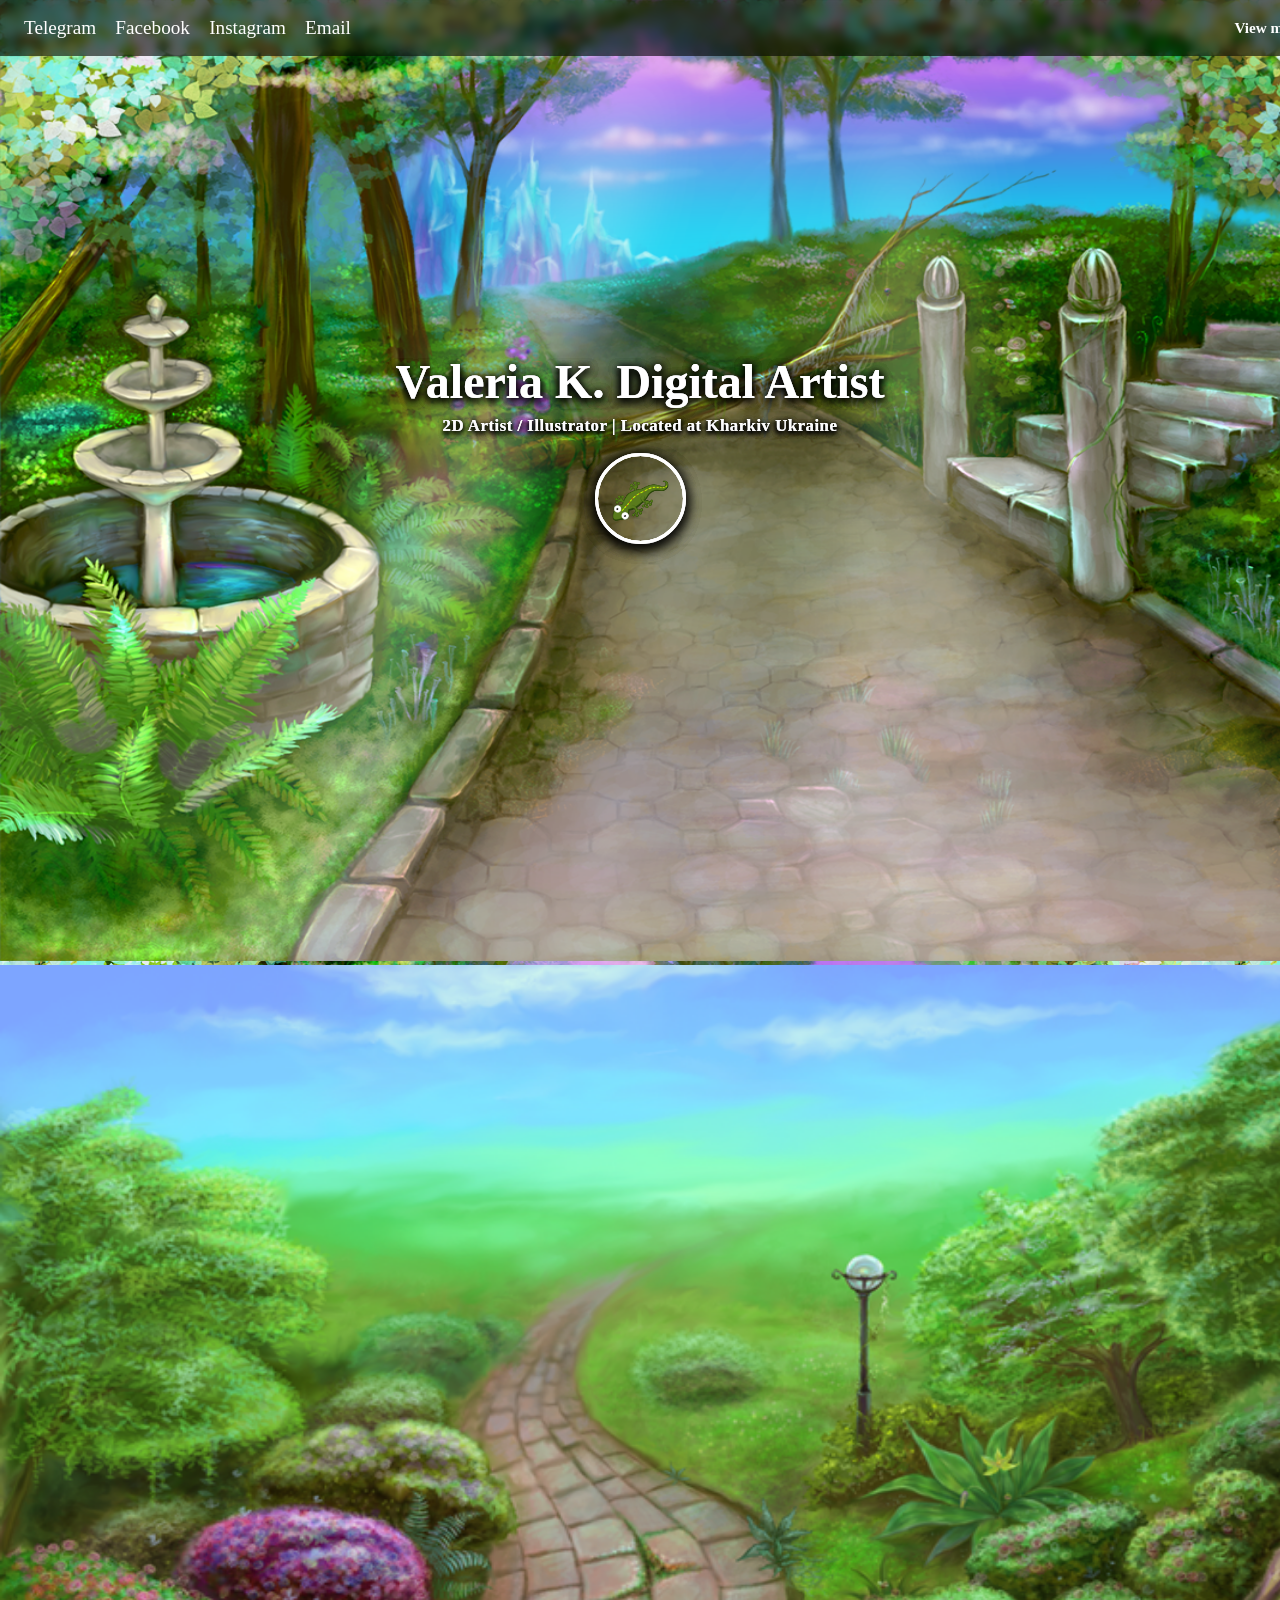
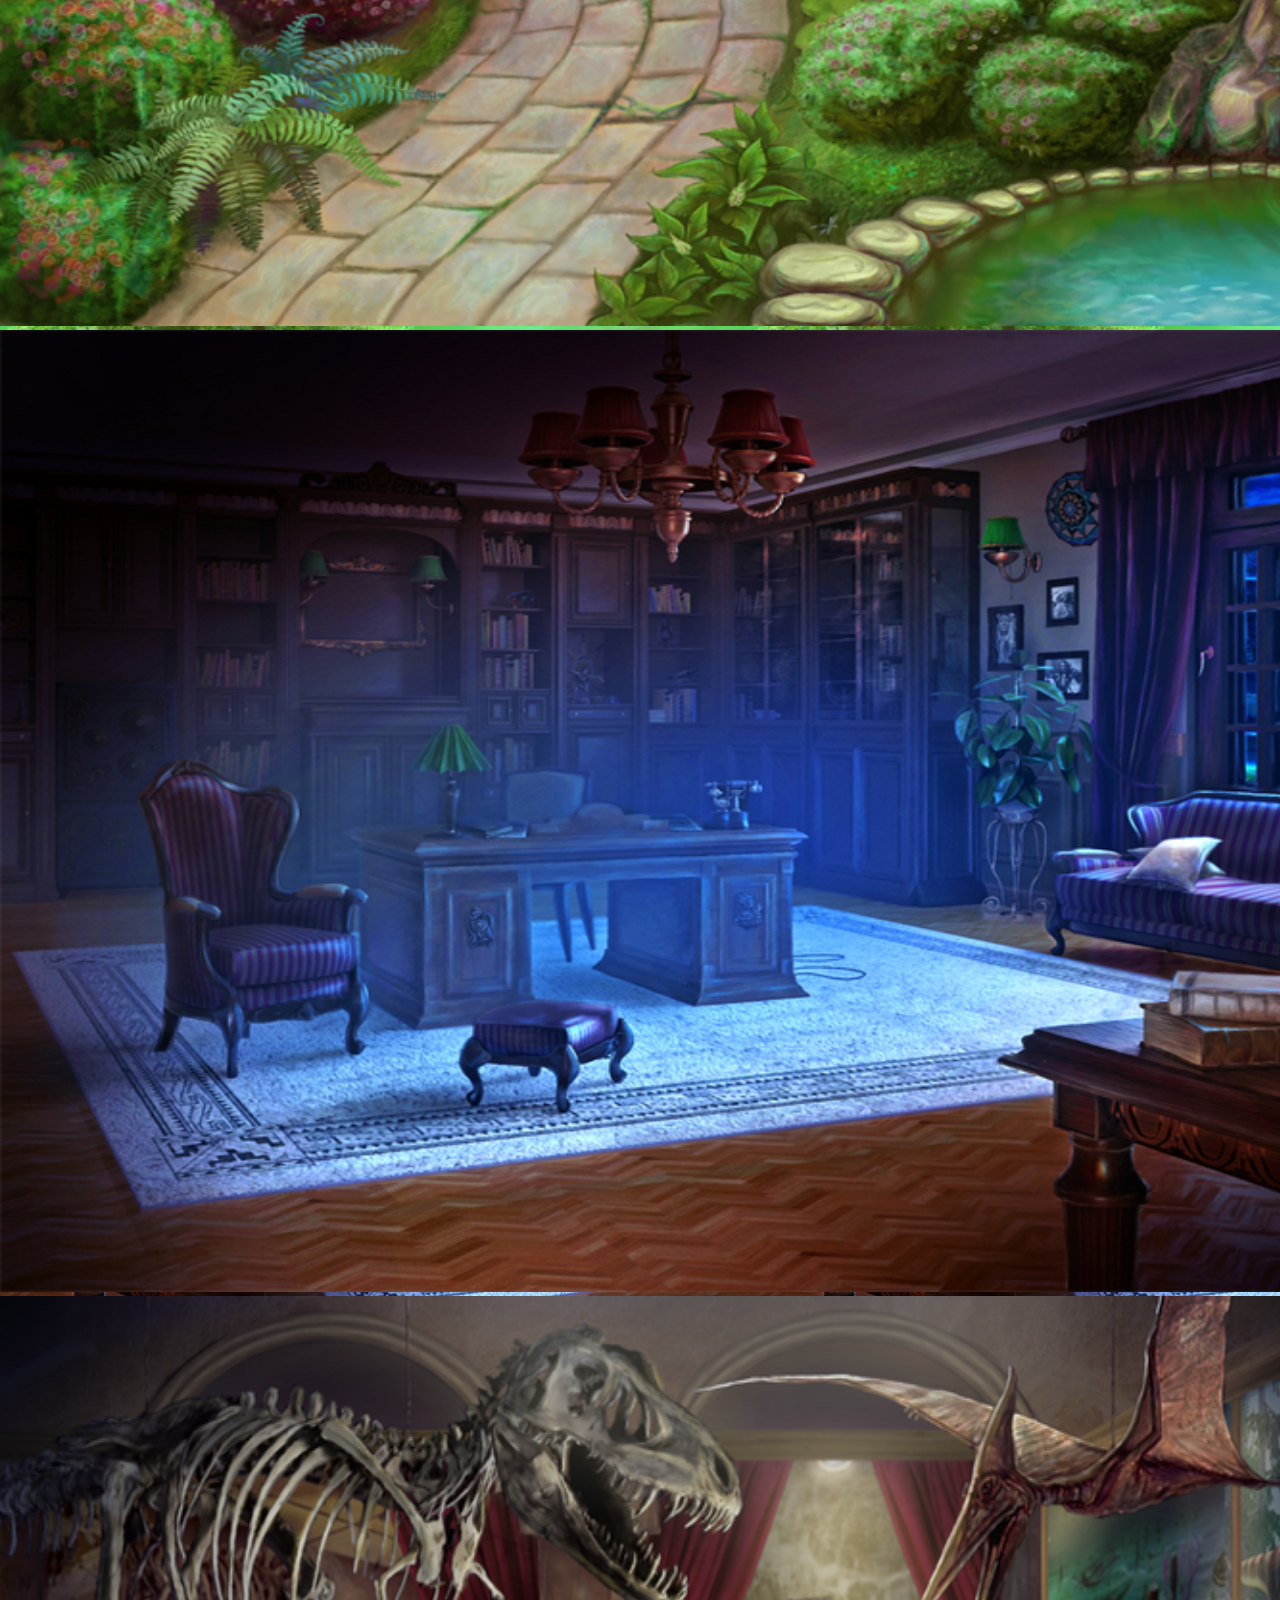
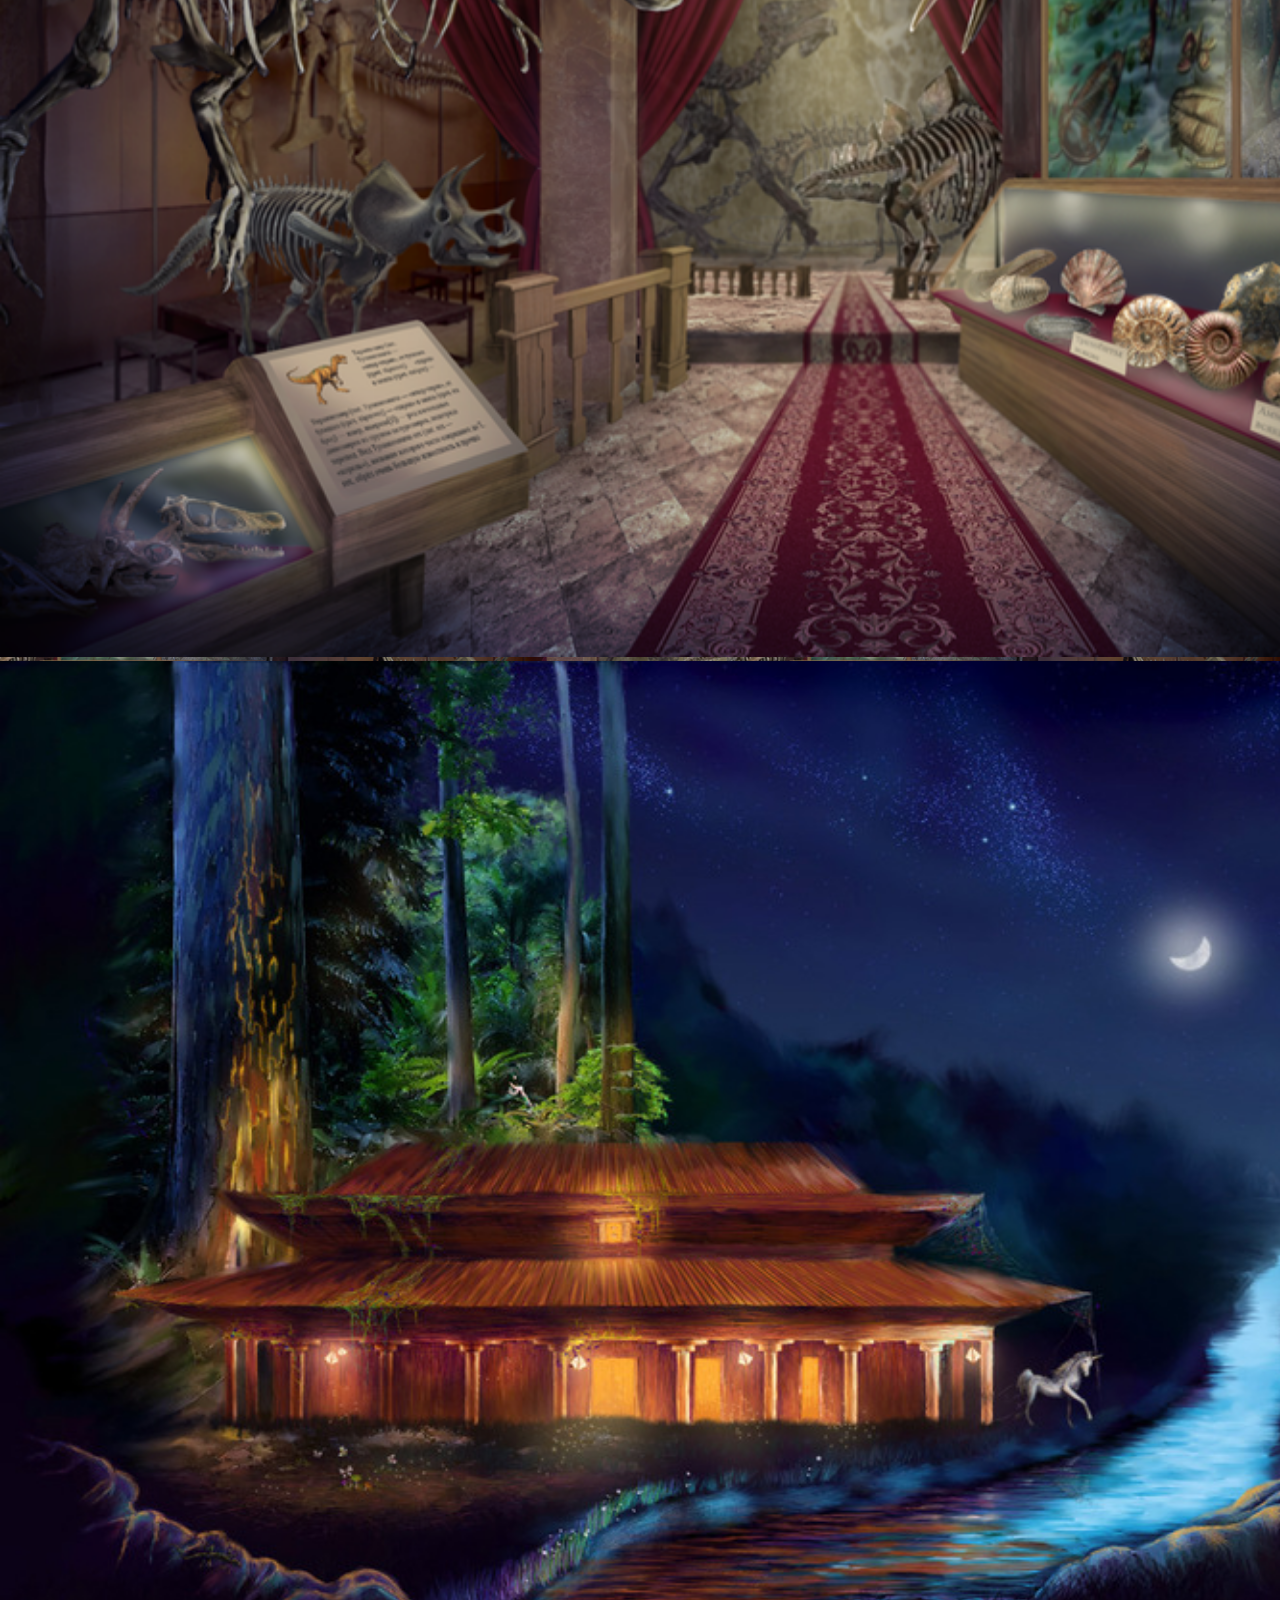
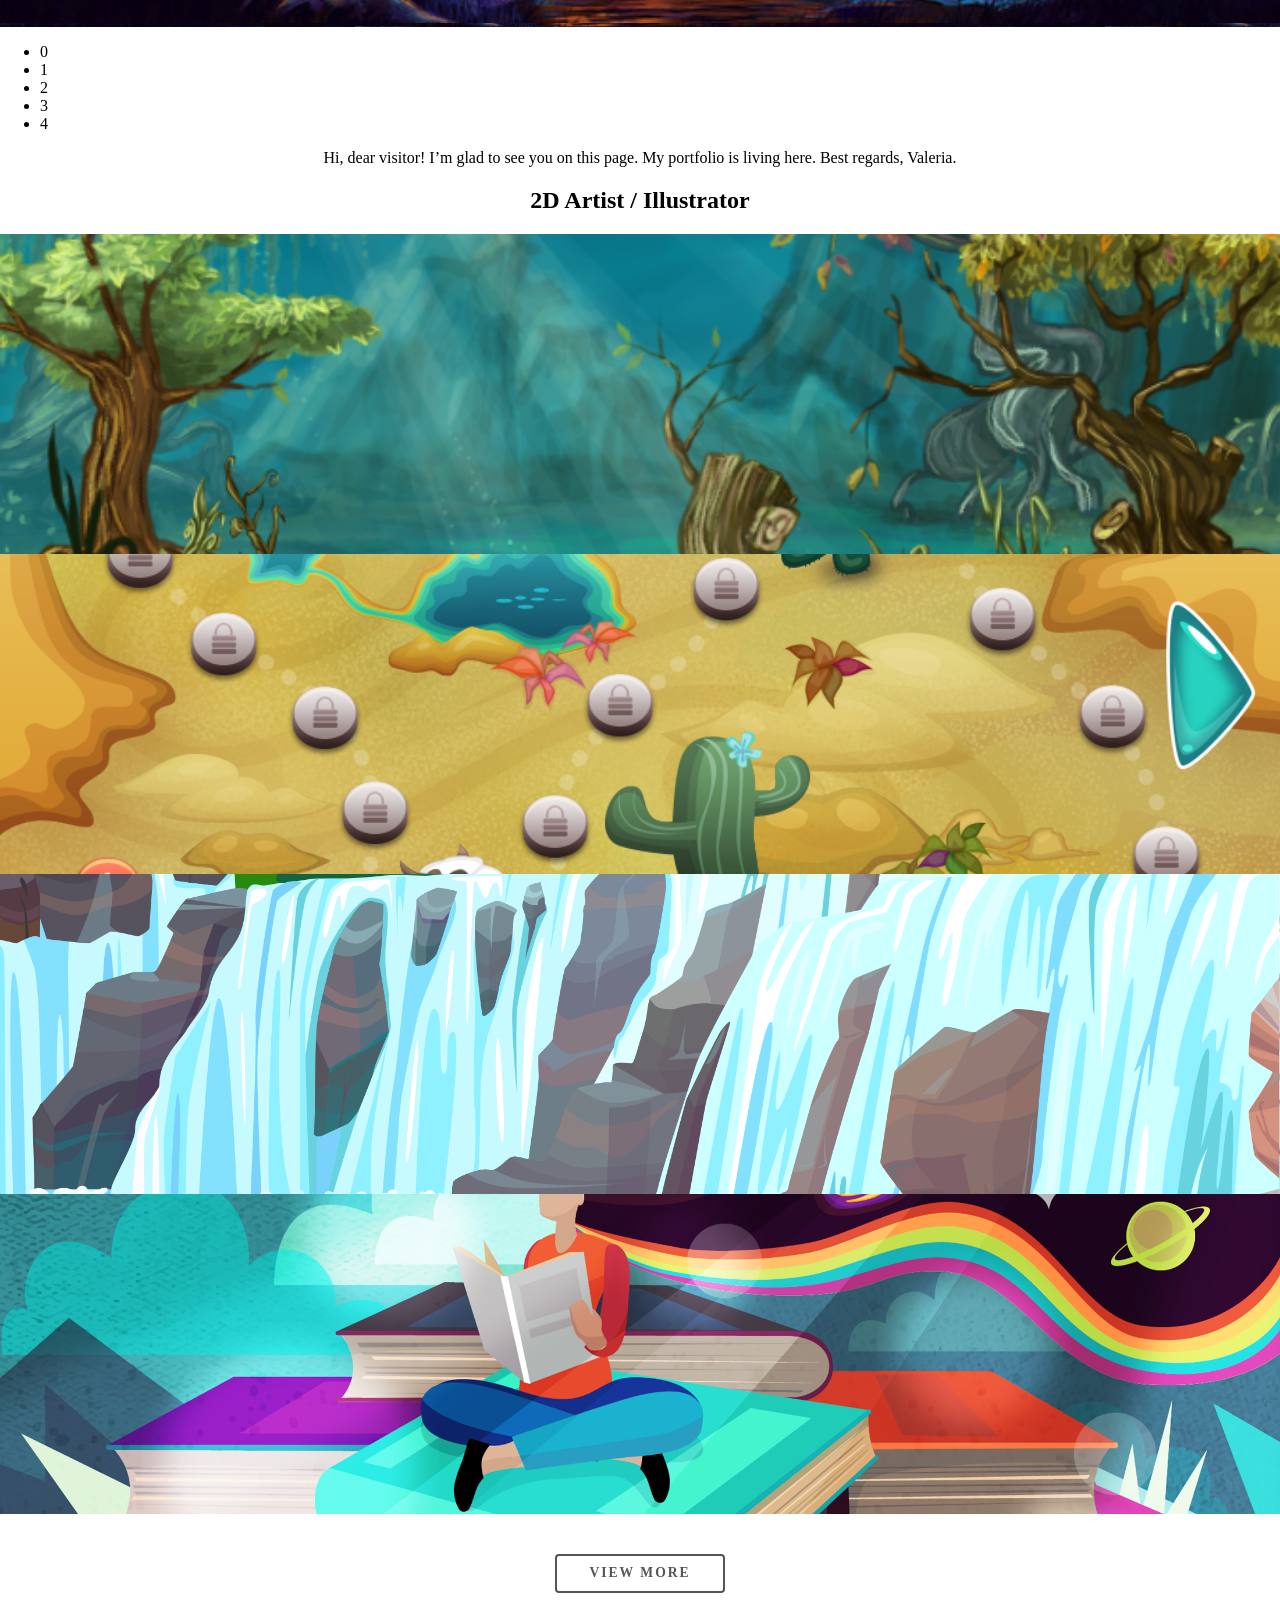
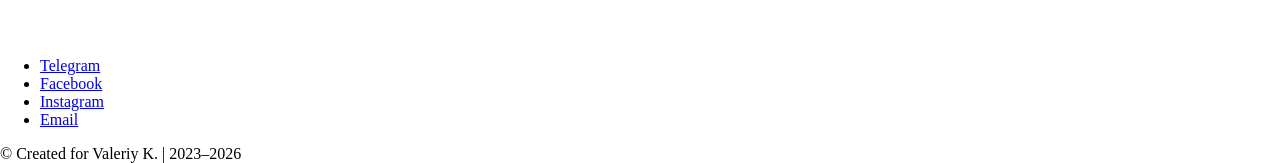
==== index.html @ 3d29ba10 "index.html" ====
<!DOCTYPE HTML>
<!--
    Hielo by TEMPLATED
    templated.co @templatedco
    Released for free under the Creative Commons Attribution 3.0 license (templated.co/license)
-->
<html>
<head>
    <title>Valeria K. Digital Artist</title>
    <meta charset="utf-8">
    <meta name="robots" content="index, follow, max-image-preview:large, max-snippet:-1, max-video-preview:-1">
    <meta name="viewport" content="width=device-width, initial-scale=1">
    
    <!-- Фавикон -->
    <link rel="icon" type="image/x-icon" href="favicon.ico">
    
    <link rel="stylesheet" href="assets/css/main.css">

    <!-- CSS библиотеки Fancybox для увеличения картинок -->
    <link rel="stylesheet" href="https://cdn.jsdelivr.net/npm/@fancyapps/ui@5.0/dist/fancybox/fancybox.css" />

    <!-- СТИЛИ ДЛЯ ЦЕНТРАЛЬНОГО БЛОКА, ВЕРХНИХ ИКОНОК И ГАЛЕРЕИ -->
    <style>
        /* Сброс верхних отступов страницы */
        html, body {
            margin: 0 !important;
            padding: 0 !important;
        }

        /* Выравнивание шапки: полупрозрачный фон, иконки слева, кнопка справа */
        #header {
            display: flex !important;
            justify-content: space-between !important;
            align-items: center !important;
            background-color: rgba(0, 0, 0, 0.6) !important; /* Полупрозрачный черный */
            backdrop-filter: blur(5px) !important; /* Эффект матового размытия */
            -webkit-backdrop-filter: blur(5px) !important;
            height: 3.5rem !important;
            line-height: 3.5rem !important;
            padding: 0 1.5rem !important;
            position: absolute !important; /* Наложение плашки поверх первого слайда */
            top: 0 !important;
            left: 0 !important;
            width: 100% !important;
            margin: 0 !important;
            z-index: 1000 !important;
        }

        /* Иконки соцсетей слева */
        #header .header-socials {
            display: flex !important;
            align-items: center !important;
            gap: 1.2rem !important;
            list-style: none !important;
            margin: 0 !important;
            padding: 0 !important;
        }

        #header .header-socials li {
            display: inline-flex !important;
            align-items: center !important;
            padding: 0 !important;
        }

        #header .header-socials a {
            color: #ffffff !important;
            font-size: 1.2rem !important;
            text-decoration: none !important;
            border: none !important;
            transition: opacity 0.2s ease !important;
        }

        #header .header-socials a:hover {
            opacity: 0.7 !important;
        }

        /* Ссылка View more справа в полупрозрачной плашке */
        #header a.view-all-link {
            position: relative !important;
            top: auto !important;
            right: auto !important;
            height: auto !important;
            line-height: normal !important;
            color: #ffffff !important;
            font-weight: 600 !important;
            font-size: 0.95rem !important;
            text-decoration: none !important;
            border: none !important;
            display: inline-flex !important;
            align-items: center !important;
            margin: 0 !important;
            padding: 0 !important;
            transition: opacity 0.2s ease !important;
        }

        #header a.view-all-link:hover {
            opacity: 0.7 !important;
        }

        /* Выравнивание и центрирование главного блока на слайде */
        .banner article .inner {
            position: absolute !important;
            top: 50% !important;
            left: 50% !important;
            bottom: auto !important;
            right: auto !important;
            transform: translate(-50%, -50%) !important;
            -webkit-transform: translate(-50%, -50%) !important;
            
            display: flex !important;
            flex-direction: column !important;
            align-items: center !important;
            justify-content: center !important;
            
            width: 90% !important;
            max-width: 800px !important;
            margin: 0 !important;
            padding: 0 !important;
            z-index: 2 !important;
        }

        .banner article .inner header {
            display: flex !important;
            flex-direction: column !important;
            align-items: center !important;
            justify-content: center !important;
            width: 100% !important;
            margin: 0 !important;
            padding: 0 !important;
        }

        /* 1. Главный заголовок по центру */
        .banner article .inner header h1.main-title {
            font-size: 3rem !important;
            font-weight: 700 !important;
            color: #ffffff !important;
            margin: 0 0 0.4rem 0 !important;
            padding: 0 !important;
            line-height: 1.1 !important;
            text-shadow: 0 2px 8px rgba(0, 0, 0, 0.6) !important;
            text-transform: none !important;
        }

        /* 2. Текст специализации */
        .banner article .inner header p.main-subtitle {
            font-weight: 600 !important;
            font-size: 1.05rem !important;
            text-transform: none !important;
            letter-spacing: 0.5px !important;
            margin: 0 0 1rem 0 !important;
            padding: 0 !important;
            line-height: 1.3 !important;
            color: rgba(255, 255, 255, 0.95) !important;
            text-shadow: 0 2px 5px rgba(0, 0, 0, 0.7) !important;
        }

        /* Отключение стандартных разделителей темы */
        .banner article .inner header p::after,
        .banner article .inner header p::before,
        .banner article .inner header::after,
        .banner article .inner header::before {
            display: none !important;
            content: none !important;
        }

        /* 3. Портрет под текстом */
        .carousel-profile-img {
            display: block !important;
            width: 85px !important;
            height: 85px !important;
            border-radius: 50% !important;
            object-fit: cover !important;
            border: 3px solid rgba(255, 255, 255, 0.8) !important;
            margin: 0 auto !important;
            box-shadow: 0 4px 14px rgba(0, 0, 0, 0.5) !important;
        }

        /* Настройка внутренних отступов секции галереи */
        #three.wrapper {
            padding-bottom: 2rem !important;
        }

        #three.wrapper .inner {
            text-align: center !important;
        }

        /* ВЫРАВНИВАНИЕ КАРТОЧЕК ГАЛЕРЕИ ДО ОДИНАКОВОГО РАЗМЕРА */
        .gallery .image.fit {
            height: 320px !important;
            overflow: hidden !important;
            display: flex !important;
            align-items: center !important;
            justify-content: center !important;
        }

        .gallery .image.fit a {
            display: block !important;
            width: 100% !important;
            height: 100% !important;
            cursor: pointer;
        }

        .gallery .image.fit img {
            width: 100% !important;
            height: 100% !important;
            object-fit: cover !important;
            object-position: center !important;
        }

        /* КНОПКА VIEW MORE ВНИЗУ ГАЛЕРЕИ (Тёмный текст и рамка) */
        #three.wrapper a.view-all-link.bottom {
            display: inline-block !important;
            margin: 2.5rem auto 1rem auto !important;
            color: #555555 !important;
            background-color: transparent !important;
            border: 2px solid #555555 !important;
            border-radius: 4px !important;
            font-weight: 600 !important;
            font-size: 0.85rem !important;
            text-decoration: none !important;
            text-transform: uppercase !important;
            letter-spacing: 2px !important;
            padding: 0.6rem 2rem !important;
            line-height: normal !important;
            transition: all 0.2s ease !important;
        }

        #three.wrapper a.view-all-link.bottom:hover {
            color: #ffffff !important;
            background-color: #555555 !important;
            border-color: #555555 !important;
            opacity: 1 !important;
        }
    </style>
</head>
<body>

    <!-- Header -->
        <header id="header" class="alt">
            <!-- Иконки соцсетей слева -->
            <ul class="header-socials">
                <li><a href="https://t.me/edberrot" target="_blank" rel="noopener noreferrer" class="icon fa-paper-plane"><span class="label">Telegram</span></a></li>
                <li><a href="https://www.facebook.com/people/%D0%92%D0%B0%D0%BB%D0%B5%D1%80%D0%B8%D1%8F-%D0%9A%D1%83%D0%B7%D1%8C%D0%BC%D0%B8%D0%BD%D1%81%D0%BA%D0%B0%D1%8F/pfbid0pXDk7a8bsMSmAfDk1e4Dm78aVTQTT69D58wuwoewN7Ts186sJwYt1mhaVX1PuV2Gl/" target="_blank" rel="noopener noreferrer" class="icon fa-facebook"><span class="label">Facebook</span></a></li>
                <li><a href="https://www.instagram.com/edberrot/" target="_blank" rel="noopener noreferrer" class="icon fa-instagram"><span class="label">Instagram</span></a></li>
                <li><a href="mailto:eedberrot@gmail.com" target="_blank" rel="noopener noreferrer" class="icon fa-envelope-o"><span class="label">Email</span></a></li>
            </ul>
            <!-- Прямая ссылка View more справа -->
            <a href="all.html" class="view-all-link">View more</a>
        </header>

    <!-- Banner -->
        <section class="banner full">
            
            <!-- СЛАЙД 1 -->
            <article>
                <img src="images/slide01.png" alt="" width="1440" height="961">
                <div class="inner">
                    <header>
                        <h1 class="main-title">Valeria K. Digital Artist</h1>
                        <p class="main-subtitle">2D Artist / Illustrator | Located at Kharkiv Ukraine</p>
                        <img src="images/profile.png" alt="Valeria K." class="carousel-profile-img">
                    </header>
                </div>
            </article>

            <!-- СЛАЙД 2 -->
            <article>
                <img src="images/slide02.png" alt="" width="1440" height="961">
                <div class="inner">
                    <header>
                        <h1 class="main-title">Valeria K. Digital Artist</h1>
                        <p class="main-subtitle">2D Artist / Illustrator | Located at Kharkiv Ukraine</p>
                        <img src="images/profile.png" alt="Valeria K." class="carousel-profile-img">
                    </header>
                </div>
            </article>

            <!-- СЛАЙД 3 -->
            <article>
                <img src="images/slide03.jpg" alt="" width="1440" height="962">
                <div class="inner">
                    <header>
                        <h1 class="main-title">Valeria K. Digital Artist</h1>
                        <p class="main-subtitle">2D Artist / Illustrator | Located at Kharkiv Ukraine</p>
                        <img src="images/profile.png" alt="Valeria K." class="carousel-profile-img">
                    </header>
                </div>
            </article>

            <!-- СЛАЙД 4 -->
            <article>
                <img src="images/slide04.png" alt="" width="1440" height="961">
                <div class="inner">
                    <header>
                        <h1 class="main-title">Valeria K. Digital Artist</h1>
                        <p class="main-subtitle">2D Artist / Illustrator | Located at Kharkiv Ukraine</p>
                        <img src="images/profile.png" alt="Valeria K." class="carousel-profile-img">
                    </header>
                </div>
            </article>

            <!-- СЛАЙД 5 -->
            <article>
                <img src="images/slide05.jpg" alt="" width="1440" height="962">
                <div class="inner">
                    <header>
                        <h1 class="main-title">Valeria K. Digital Artist</h1>
                        <p class="main-subtitle">2D Artist / Illustrator | Located at Kharkiv Ukraine</p>
                        <img src="images/profile.png" alt="Valeria K." class="carousel-profile-img">
                    </header>
                </div>
            </article>
            
        </section>

    <!-- Gallery -->
        <section id="three" class="wrapper style2">
            <div class="inner">
                <header class="align-center">
                    <p class="special">Hi, dear visitor! I’m glad to see you on this page. My portfolio is living here. Best regards, Valeria.</p>
                    <h2>2D Artist / Illustrator</h2>
                </header>
                <div class="gallery">
                    <div>
                        <div class="image fit">
                            <a href="images/1001.png" data-fancybox="gallery">
                                <img src="images/1001.png" alt="Work 1001">
                            </a>
                        </div>
                    </div>
                    <div>
                        <div class="image fit">
                            <a href="images/1002.png" data-fancybox="gallery">
                                <img src="images/1002.png" alt="Work 1002">
                            </a>
                        </div>
                    </div>
                    <div>
                        <div class="image fit">
                            <a href="images/1003.png" data-fancybox="gallery">
                                <img src="images/1003.png" alt="Work 1003">
                            </a>
                        </div>
                    </div>
                    <div>
                        <div class="image fit">
                            <a href="images/1004.png" data-fancybox="gallery">
                                <img src="images/1004.png" alt="Work 1004">
                            </a>
                        </div>
                    </div>
                </div>

                <!-- КНОПКА VIEW MORE ВНИЗУ ГАЛЕРЕИ -->
                <a href="all.html" class="view-all-link bottom">View more</a>

            </div>
        </section>

    <!-- Footer -->
        <footer id="footer">
            <div class="container">
                <ul class="icons">
                    <!-- Telegram -->
                    <li><a href="https://t.me/edberrot" target="_blank" rel="noopener noreferrer" class="icon fa-paper-plane"><span class="label">Telegram</span></a></li>
                    <!-- Facebook -->
                    <li><a href="https://www.facebook.com/people/%D0%92%D0%B0%D0%BB%D0%B5%D1%80%D0%B8%D1%8F-%D0%9A%D1%83%D0%B7%D1%8C%D0%BC%D0%B8%D0%BD%D1%81%D0%BA%D0%B0%D1%8F/pfbid0pXDk7a8bsMSmAfDk1e4Dm78aVTQTT69D58wuwoewN7Ts186sJwYt1mhaVX1PuV2Gl/" target="_blank" rel="noopener noreferrer" class="icon fa-facebook"><span class="label">Facebook</span></a></li>
                    <!-- Instagram -->
                    <li><a href="https://www.instagram.com/edberrot/" target="_blank" rel="noopener noreferrer" class="icon fa-instagram"><span class="label">Instagram</span></a></li>
                    <!-- Email -->
                    <li><a href="mailto:eedberrot@gmail.com" target="_blank" rel="noopener noreferrer" class="icon fa-envelope-o"><span class="label">Email</span></a></li>
                </ul>
            </div>
        </footer>
        <div class="copyright">
            © Created for Valeriy K. | 2023–<span id="current-year"></span>
            <script>
              document.getElementById("current-year").textContent = new Date().getFullYear();
            </script>
        </div>

    <!-- Scripts -->
        <script src="assets/js/jquery.min.js"></script>
        <script src="assets/js/jquery.scrollex.min.js"></script>
        <script src="assets/js/skel.min.js"></script>
        <script src="assets/js/util.js"></script>
        <script src="assets/js/main.js"></script>

    <!-- Скрипт Fancybox -->
    <script src="https://cdn.jsdelivr.net/npm/@fancyapps/ui@5.0/dist/fancybox/fancybox.umd.js"></script>
    <script>
        Fancybox.bind('[data-fancybox="gallery"]', {
            wheel: "slide",
        });
    </script>
</body>
</html>
---- assets/css/main.css ----
@charset "UTF-8";
@import url(font-awesome.min.css);
@import url("https://fonts.googleapis.com/css?family=Poppins:300,400,500,600,700");

/*
	Hielo by TEMPLATED
	templated.co @templatedco
	Released for free under the Creative Commons Attribution 3.0 license (templated.co/license)
*/

/* Reset */

	html, body, div, span, applet, object, iframe, h1, h2, h3, h4, h5, h6, p, blockquote, pre, a, abbr, acronym, address, big, cite, code, del, dfn, em, img, ins, kbd, q, s, samp, small, strike, strong, sub, sup, tt, var, b, u, i, center, dl, dt, dd, ol, ul, li, fieldset, form, label, legend, table, caption, tbody, tfoot, thead, tr, th, td, article, aside, canvas, details, embed, figure, figcaption, footer, header, hgroup, menu, nav, output, ruby, section, summary, time, mark, audio, video {
		margin: 0;
		padding: 0;
		border: 0;
		font-size: 100%;
		font: inherit;
		vertical-align: baseline;
	}
.image.fit img {
	width: 100%;
	height: auto;
}
	article, aside, details, figcaption, figure, footer, header, hgroup, menu, nav, section {
		display: block;
	}

	body {
		line-height: 1;
	}

	ol, ul {
		list-style: none;
	}

	blockquote, q {
		quotes: none;
	}

	blockquote:before, blockquote:after, q:before, q:after {
		content: '';
		content: none;
	}

	table {
		border-collapse: collapse;
		border-spacing: 0;
	}

	body {
		-webkit-text-size-adjust: none;
	}

/* Box Model */

	*, *:before, *:after {
		-moz-box-sizing: border-box;
		-webkit-box-sizing: border-box;
		box-sizing: border-box;
	}

/* Containers */

	.container {
		margin-left: auto;
		margin-right: auto;
	}

	.container.\31 25\25 {
		width: 100%;
		max-width: 100rem;
		min-width: 80rem;
	}

	.container.\37 5\25 {
		width: 60rem;
	}

	.container.\35 0\25 {
		width: 40rem;
	}

	.container.\32 5\25 {
		width: 20rem;
	}

	.container {
		width: 80rem;
	}

	@media screen and (max-width: 1680px) {

		.container.\31 25\25 {
			width: 100%;
			max-width: 100rem;
			min-width: 80rem;
		}

		.container.\37 5\25 {
			width: 60rem;
		}

		.container.\35 0\25 {
			width: 40rem;
		}

		.container.\32 5\25 {
			width: 20rem;
		}

		.container {
			width: 80rem;
		}

	}

	@media screen and (max-width: 1280px) {

		.container.\31 25\25 {
			width: 100%;
			max-width: 81.25rem;
			min-width: 65rem;
		}

		.container.\37 5\25 {
			width: 48.75rem;
		}

		.container.\35 0\25 {
			width: 32.5rem;
		}

		.container.\32 5\25 {
			width: 16.25rem;
		}

		.container {
			width: 65rem;
		}

	}

	@media screen and (max-width: 980px) {

		.container.\31 25\25 {
			width: 100%;
			max-width: 112.5%;
			min-width: 90%;
		}

		.container.\37 5\25 {
			width: 67.5%;
		}

		.container.\35 0\25 {
			width: 45%;
		}

		.container.\32 5\25 {
			width: 22.5%;
		}

		.container {
			width: 90%;
		}

	}

	@media screen and (max-width: 736px) {

		.container.\31 25\25 {
			width: 100%;
			max-width: 112.5%;
			min-width: 90%;
		}

		.container.\37 5\25 {
			width: 67.5%;
		}

		.container.\35 0\25 {
			width: 45%;
		}

		.container.\32 5\25 {
			width: 22.5%;
		}

		.container {
			width: 90% !important;
		}

	}

	@media screen and (max-width: 480px) {

		.container.\31 25\25 {
			width: 100%;
			max-width: 112.5%;
			min-width: 90%;
		}

		.container.\37 5\25 {
			width: 67.5%;
		}

		.container.\35 0\25 {
			width: 45%;
		}

		.container.\32 5\25 {
			width: 22.5%;
		}

		.container {
			width: 90% !important;
		}

	}

/* Grid */

	.row {
		border-bottom: solid 1px transparent;
		-moz-box-sizing: border-box;
		-webkit-box-sizing: border-box;
		box-sizing: border-box;
	}

	.row > * {
		float: left;
		-moz-box-sizing: border-box;
		-webkit-box-sizing: border-box;
		box-sizing: border-box;
	}

	.row:after, .row:before {
		content: '';
		display: block;
		clear: both;
		height: 0;
	}

	.row.uniform > * > :first-child {
		margin-top: 0;
	}

	.row.uniform > * > :last-child {
		margin-bottom: 0;
	}

	.row.\30 \25 > * {
		padding: 0 0 0 0rem;
	}

	.row.\30 \25 {
		margin: 0 0 -1px 0rem;
	}

	.row.uniform.\30 \25 > * {
		padding: 0rem 0 0 0rem;
	}

	.row.uniform.\30 \25 {
		margin: 0rem 0 -1px 0rem;
	}

	.row > * {
		padding: 0 0 0 2rem;
	}

	.row {
		margin: 0 0 -1px -2rem;
	}

	.row.uniform > * {
		padding: 2rem 0 0 2rem;
	}

	.row.uniform {
		margin: -2rem 0 -1px -2rem;
	}

	.row.\32 00\25 > * {
		padding: 0 0 0 4rem;
	}

	.row.\32 00\25 {
		margin: 0 0 -1px -4rem;
	}

	.row.uniform.\32 00\25 > * {
		padding: 4rem 0 0 4rem;
	}

	.row.uniform.\32 00\25 {
		margin: -4rem 0 -1px -4rem;
	}

	.row.\31 50\25 > * {
		padding: 0 0 0 3rem;
	}

	.row.\31 50\25 {
		margin: 0 0 -1px -3rem;
	}

	.row.uniform.\31 50\25 > * {
		padding: 3rem 0 0 3rem;
	}

	.row.uniform.\31 50\25 {
		margin: -3rem 0 -1px -3rem;
	}

	.row.\35 0\25 > * {
		padding: 0 0 0 1rem;
	}

	.row.\35 0\25 {
		margin: 0 0 -1px -1rem;
	}

	.row.uniform.\35 0\25 > * {
		padding: 1rem 0 0 1rem;
	}

	.row.uniform.\35 0\25 {
		margin: -1rem 0 -1px -1rem;
	}

	.row.\32 5\25 > * {
		padding: 0 0 0 0.5rem;
	}

	.row.\32 5\25 {
		margin: 0 0 -1px -0.5rem;
	}

	.row.uniform.\32 5\25 > * {
		padding: 0.5rem 0 0 0.5rem;
	}

	.row.uniform.\32 5\25 {
		margin: -0.5rem 0 -1px -0.5rem;
	}

	.\31 2u, .\31 2u\24 {
		width: 100%;
		clear: none;
		margin-left: 0;
	}

	.\31 1u, .\31 1u\24 {
		width: 91.6666666667%;
		clear: none;
		margin-left: 0;
	}

	.\31 0u, .\31 0u\24 {
		width: 83.3333333333%;
		clear: none;
		margin-left: 0;
	}

	.\39 u, .\39 u\24 {
		width: 75%;
		clear: none;
		margin-left: 0;
	}

	.\38 u, .\38 u\24 {
		width: 66.6666666667%;
		clear: none;
		margin-left: 0;
	}

	.\37 u, .\37 u\24 {
		width: 58.3333333333%;
		clear: none;
		margin-left: 0;
	}

	.\36 u, .\36 u\24 {
		width: 50%;
		clear: none;
		margin-left: 0;
	}

	.\35 u, .\35 u\24 {
		width: 41.6666666667%;
		clear: none;
		margin-left: 0;
	}

	.\34 u, .\34 u\24 {
		width: 33.3333333333%;
		clear: none;
		margin-left: 0;
	}

	.\33 u, .\33 u\24 {
		width: 25%;
		clear: none;
		margin-left: 0;
	}

	.\32 u, .\32 u\24 {
		width: 16.6666666667%;
		clear: none;
		margin-left: 0;
	}

	.\31 u, .\31 u\24 {
		width: 8.3333333333%;
		clear: none;
		margin-left: 0;
	}

	.\31 2u\24 + *,
	.\31 1u\24 + *,
	.\31 0u\24 + *,
	.\39 u\24 + *,
	.\38 u\24 + *,
	.\37 u\24 + *,
	.\36 u\24 + *,
	.\35 u\24 + *,
	.\34 u\24 + *,
	.\33 u\24 + *,
	.\32 u\24 + *,
	.\31 u\24 + * {
		clear: left;
	}

	.\-11u {
		margin-left: 91.66667%;
	}

	.\-10u {
		margin-left: 83.33333%;
	}

	.\-9u {
		margin-left: 75%;
	}

	.\-8u {
		margin-left: 66.66667%;
	}

	.\-7u {
		margin-left: 58.33333%;
	}

	.\-6u {
		margin-left: 50%;
	}

	.\-5u {
		margin-left: 41.66667%;
	}

	.\-4u {
		margin-left: 33.33333%;
	}

	.\-3u {
		margin-left: 25%;
	}

	.\-2u {
		margin-left: 16.66667%;
	}

	.\-1u {
		margin-left: 8.33333%;
	}

	@media screen and (max-width: 1680px) {

		.row > * {
			padding: 0 0 0 2rem;
		}

		.row {
			margin: 0 0 -1px -2rem;
		}

		.row.uniform > * {
			padding: 2rem 0 0 2rem;
		}

		.row.uniform {
			margin: -2rem 0 -1px -2rem;
		}

		.row.\32 00\25 > * {
			padding: 0 0 0 4rem;
		}

		.row.\32 00\25 {
			margin: 0 0 -1px -4rem;
		}

		.row.uniform.\32 00\25 > * {
			padding: 4rem 0 0 4rem;
		}

		.row.uniform.\32 00\25 {
			margin: -4rem 0 -1px -4rem;
		}

		.row.\31 50\25 > * {
			padding: 0 0 0 3rem;
		}

		.row.\31 50\25 {
			margin: 0 0 -1px -3rem;
		}

		.row.uniform.\31 50\25 > * {
			padding: 3rem 0 0 3rem;
		}

		.row.uniform.\31 50\25 {
			margin: -3rem 0 -1px -3rem;
		}

		.row.\35 0\25 > * {
			padding: 0 0 0 1rem;
		}

		.row.\35 0\25 {
			margin: 0 0 -1px -1rem;
		}

		.row.uniform.\35 0\25 > * {
			padding: 1rem 0 0 1rem;
		}

		.row.uniform.\35 0\25 {
			margin: -1rem 0 -1px -1rem;
		}

		.row.\32 5\25 > * {
			padding: 0 0 0 0.5rem;
		}

		.row.\32 5\25 {
			margin: 0 0 -1px -0.5rem;
		}

		.row.uniform.\32 5\25 > * {
			padding: 0.5rem 0 0 0.5rem;
		}

		.row.uniform.\32 5\25 {
			margin: -0.5rem 0 -1px -0.5rem;
		}

		.\31 2u\28xlarge\29, .\31 2u\24\28xlarge\29 {
			width: 100%;
			clear: none;
			margin-left: 0;
		}

		.\31 1u\28xlarge\29, .\31 1u\24\28xlarge\29 {
			width: 91.6666666667%;
			clear: none;
			margin-left: 0;
		}

		.\31 0u\28xlarge\29, .\31 0u\24\28xlarge\29 {
			width: 83.3333333333%;
			clear: none;
			margin-left: 0;
		}

		.\39 u\28xlarge\29, .\39 u\24\28xlarge\29 {
			width: 75%;
			clear: none;
			margin-left: 0;
		}

		.\38 u\28xlarge\29, .\38 u\24\28xlarge\29 {
			width: 66.6666666667%;
			clear: none;
			margin-left: 0;
		}

		.\37 u\28xlarge\29, .\37 u\24\28xlarge\29 {
			width: 58.3333333333%;
			clear: none;
			margin-left: 0;
		}

		.\36 u\28xlarge\29, .\36 u\24\28xlarge\29 {
			width: 50%;
			clear: none;
			margin-left: 0;
		}

		.\35 u\28xlarge\29, .\35 u\24\28xlarge\29 {
			width: 41.6666666667%;
			clear: none;
			margin-left: 0;
		}

		.\34 u\28xlarge\29, .\34 u\24\28xlarge\29 {
			width: 33.3333333333%;
			clear: none;
			margin-left: 0;
		}

		.\33 u\28xlarge\29, .\33 u\24\28xlarge\29 {
			width: 25%;
			clear: none;
			margin-left: 0;
		}

		.\32 u\28xlarge\29, .\32 u\24\28xlarge\29 {
			width: 16.6666666667%;
			clear: none;
			margin-left: 0;
		}

		.\31 u\28xlarge\29, .\31 u\24\28xlarge\29 {
			width: 8.3333333333%;
			clear: none;
			margin-left: 0;
		}

		.\31 2u\24\28xlarge\29 + *,
		.\31 1u\24\28xlarge\29 + *,
		.\31 0u\24\28xlarge\29 + *,
		.\39 u\24\28xlarge\29 + *,
		.\38 u\24\28xlarge\29 + *,
		.\37 u\24\28xlarge\29 + *,
		.\36 u\24\28xlarge\29 + *,
		.\35 u\24\28xlarge\29 + *,
		.\34 u\24\28xlarge\29 + *,
		.\33 u\24\28xlarge\29 + *,
		.\32 u\24\28xlarge\29 + *,
		.\31 u\24\28xlarge\29 + * {
			clear: left;
		}

		.\-11u\28xlarge\29 {
			margin-left: 91.66667%;
		}

		.\-10u\28xlarge\29 {
			margin-left: 83.33333%;
		}

		.\-9u\28xlarge\29 {
			margin-left: 75%;
		}

		.\-8u\28xlarge\29 {
			margin-left: 66.66667%;
		}

		.\-7u\28xlarge\29 {
			margin-left: 58.33333%;
		}

		.\-6u\28xlarge\29 {
			margin-left: 50%;
		}

		.\-5u\28xlarge\29 {
			margin-left: 41.66667%;
		}

		.\-4u\28xlarge\29 {
			margin-left: 33.33333%;
		}

		.\-3u\28xlarge\29 {
			margin-left: 25%;
		}

		.\-2u\28xlarge\29 {
			margin-left: 16.66667%;
		}

		.\-1u\28xlarge\29 {
			margin-left: 8.33333%;
		}

	}

	@media screen and (max-width: 1280px) {

		.row > * {
			padding: 0 0 0 1.5rem;
		}

		.row {
			margin: 0 0 -1px -1.5rem;
		}

		.row.uniform > * {
			padding: 1.5rem 0 0 1.5rem;
		}

		.row.uniform {
			margin: -1.5rem 0 -1px -1.5rem;
		}

		.row.\32 00\25 > * {
			padding: 0 0 0 3rem;
		}

		.row.\32 00\25 {
			margin: 0 0 -1px -3rem;
		}

		.row.uniform.\32 00\25 > * {
			padding: 3rem 0 0 3rem;
		}

		.row.uniform.\32 00\25 {
			margin: -3rem 0 -1px -3rem;
		}

		.row.\31 50\25 > * {
			padding: 0 0 0 2.25rem;
		}

		.row.\31 50\25 {
			margin: 0 0 -1px -2.25rem;
		}

		.row.uniform.\31 50\25 > * {
			padding: 2.25rem 0 0 2.25rem;
		}

		.row.uniform.\31 50\25 {
			margin: -2.25rem 0 -1px -2.25rem;
		}

		.row.\35 0\25 > * {
			padding: 0 0 0 0.75rem;
		}

		.row.\35 0\25 {
			margin: 0 0 -1px -0.75rem;
		}

		.row.uniform.\35 0\25 > * {
			padding: 0.75rem 0 0 0.75rem;
		}

		.row.uniform.\35 0\25 {
			margin: -0.75rem 0 -1px -0.75rem;
		}

		.row.\32 5\25 > * {
			padding: 0 0 0 0.375rem;
		}

		.row.\32 5\25 {
			margin: 0 0 -1px -0.375rem;
		}

		.row.uniform.\32 5\25 > * {
			padding: 0.375rem 0 0 0.375rem;
		}

		.row.uniform.\32 5\25 {
			margin: -0.375rem 0 -1px -0.375rem;
		}

		.\31 2u\28large\29, .\31 2u\24\28large\29 {
			width: 100%;
			clear: none;
			margin-left: 0;
		}

		.\31 1u\28large\29, .\31 1u\24\28large\29 {
			width: 91.6666666667%;
			clear: none;
			margin-left: 0;
		}

		.\31 0u\28large\29, .\31 0u\24\28large\29 {
			width: 83.3333333333%;
			clear: none;
			margin-left: 0;
		}

		.\39 u\28large\29, .\39 u\24\28large\29 {
			width: 75%;
			clear: none;
			margin-left: 0;
		}

		.\38 u\28large\29, .\38 u\24\28large\29 {
			width: 66.6666666667%;
			clear: none;
			margin-left: 0;
		}

		.\37 u\28large\29, .\37 u\24\28large\29 {
			width: 58.3333333333%;
			clear: none;
			margin-left: 0;
		}

		.\36 u\28large\29, .\36 u\24\28large\29 {
			width: 50%;
			clear: none;
			margin-left: 0;
		}

		.\35 u\28large\29, .\35 u\24\28large\29 {
			width: 41.6666666667%;
			clear: none;
			margin-left: 0;
		}

		.\34 u\28large\29, .\34 u\24\28large\29 {
			width: 33.3333333333%;
			clear: none;
			margin-left: 0;
		}

		.\33 u\28large\29, .\33 u\24\28large\29 {
			width: 25%;
			clear: none;
			margin-left: 0;
		}

		.\32 u\28large\29, .\32 u\24\28large\29 {
			width: 16.6666666667%;
			clear: none;
			margin-left: 0;
		}

		.\31 u\28large\29, .\31 u\24\28large\29 {
			width: 8.3333333333%;
			clear: none;
			margin-left: 0;
		}

		.\31 2u\24\28large\29 + *,
		.\31 1u\24\28large\29 + *,
		.\31 0u\24\28large\29 + *,
		.\39 u\24\28large\29 + *,
		.\38 u\24\28large\29 + *,
		.\37 u\24\28large\29 + *,
		.\36 u\24\28large\29 + *,
		.\35 u\24\28large\29 + *,
		.\34 u\24\28large\29 + *,
		.\33 u\24\28large\29 + *,
		.\32 u\24\28large\29 + *,
		.\31 u\24\28large\29 + * {
			clear: left;
		}

		.\-11u\28large\29 {
			margin-left: 91.66667%;
		}

		.\-10u\28large\29 {
			margin-left: 83.33333%;
		}

		.\-9u\28large\29 {
			margin-left: 75%;
		}

		.\-8u\28large\29 {
			margin-left: 66.66667%;
		}

		.\-7u\28large\29 {
			margin-left: 58.33333%;
		}

		.\-6u\28large\29 {
			margin-left: 50%;
		}

		.\-5u\28large\29 {
			margin-left: 41.66667%;
		}

		.\-4u\28large\29 {
			margin-left: 33.33333%;
		}

		.\-3u\28large\29 {
			margin-left: 25%;
		}

		.\-2u\28large\29 {
			margin-left: 16.66667%;
		}

		.\-1u\28large\29 {
			margin-left: 8.33333%;
		}

	}

	@media screen and (max-width: 980px) {

		.row > * {
			padding: 0 0 0 1.5rem;
		}

		.row {
			margin: 0 0 -1px -1.5rem;
		}

		.row.uniform > * {
			padding: 1.5rem 0 0 1.5rem;
		}

		.row.uniform {
			margin: -1.5rem 0 -1px -1.5rem;
		}

		.row.\32 00\25 > * {
			padding: 0 0 0 3rem;
		}

		.row.\32 00\25 {
			margin: 0 0 -1px -3rem;
		}

		.row.uniform.\32 00\25 > * {
			padding: 3rem 0 0 3rem;
		}

		.row.uniform.\32 00\25 {
			margin: -3rem 0 -1px -3rem;
		}

		.row.\31 50\25 > * {
			padding: 0 0 0 2.25rem;
		}

		.row.\31 50\25 {
			margin: 0 0 -1px -2.25rem;
		}

		.row.uniform.\31 50\25 > * {
			padding: 2.25rem 0 0 2.25rem;
		}

		.row.uniform.\31 50\25 {
			margin: -2.25rem 0 -1px -2.25rem;
		}

		.row.\35 0\25 > * {
			padding: 0 0 0 0.75rem;
		}

		.row.\35 0\25 {
			margin: 0 0 -1px -0.75rem;
		}

		.row.uniform.\35 0\25 > * {
			padding: 0.75rem 0 0 0.75rem;
		}

		.row.uniform.\35 0\25 {
			margin: -0.75rem 0 -1px -0.75rem;
		}

		.row.\32 5\25 > * {
			padding: 0 0 0 0.375rem;
		}

		.row.\32 5\25 {
			margin: 0 0 -1px -0.375rem;
		}

		.row.uniform.\32 5\25 > * {
			padding: 0.375rem 0 0 0.375rem;
		}

		.row.uniform.\32 5\25 {
			margin: -0.375rem 0 -1px -0.375rem;
		}

		.\31 2u\28medium\29, .\31 2u\24\28medium\29 {
			width: 100%;
			clear: none;
			margin-left: 0;
		}

		.\31 1u\28medium\29, .\31 1u\24\28medium\29 {
			width: 91.6666666667%;
			clear: none;
			margin-left: 0;
		}

		.\31 0u\28medium\29, .\31 0u\24\28medium\29 {
			width: 83.3333333333%;
			clear: none;
			margin-left: 0;
		}

		.\39 u\28medium\29, .\39 u\24\28medium\29 {
			width: 75%;
			clear: none;
			margin-left: 0;
		}

		.\38 u\28medium\29, .\38 u\24\28medium\29 {
			width: 66.6666666667%;
			clear: none;
			margin-left: 0;
		}

		.\37 u\28medium\29, .\37 u\24\28medium\29 {
			width: 58.3333333333%;
			clear: none;
			margin-left: 0;
		}

		.\36 u\28medium\29, .\36 u\24\28medium\29 {
			width: 50%;
			clear: none;
			margin-left: 0;
		}

		.\35 u\28medium\29, .\35 u\24\28medium\29 {
			width: 41.6666666667%;
			clear: none;
			margin-left: 0;
		}

		.\34 u\28medium\29, .\34 u\24\28medium\29 {
			width: 33.3333333333%;
			clear: none;
			margin-left: 0;
		}

		.\33 u\28medium\29, .\33 u\24\28medium\29 {
			width: 25%;
			clear: none;
			margin-left: 0;
		}

		.\32 u\28medium\29, .\32 u\24\28medium\29 {
			width: 16.6666666667%;
			clear: none;
			margin-left: 0;
		}

		.\31 u\28medium\29, .\31 u\24\28medium\29 {
			width: 8.3333333333%;
			clear: none;
			margin-left: 0;
		}

		.\31 2u\24\28medium\29 + *,
		.\31 1u\24\28medium\29 + *,
		.\31 0u\24\28medium\29 + *,
		.\39 u\24\28medium\29 + *,
		.\38 u\24\28medium\29 + *,
		.\37 u\24\28medium\29 + *,
		.\36 u\24\28medium\29 + *,
		.\35 u\24\28medium\29 + *,
		.\34 u\24\28medium\29 + *,
		.\33 u\24\28medium\29 + *,
		.\32 u\24\28medium\29 + *,
		.\31 u\24\28medium\29 + * {
			clear: left;
		}

		.\-11u\28medium\29 {
			margin-left: 91.66667%;
		}

		.\-10u\28medium\29 {
			margin-left: 83.33333%;
		}

		.\-9u\28medium\29 {
			margin-left: 75%;
		}

		.\-8u\28medium\29 {
			margin-left: 66.66667%;
		}

		.\-7u\28medium\29 {
			margin-left: 58.33333%;
		}

		.\-6u\28medium\29 {
			margin-left: 50%;
		}

		.\-5u\28medium\29 {
			margin-left: 41.66667%;
		}

		.\-4u\28medium\29 {
			margin-left: 33.33333%;
		}

		.\-3u\28medium\29 {
			margin-left: 25%;
		}

		.\-2u\28medium\29 {
			margin-left: 16.66667%;
		}

		.\-1u\28medium\29 {
			margin-left: 8.33333%;
		}

	}

	@media screen and (max-width: 736px) {

		.row > * {
			padding: 0 0 0 1.25rem;
		}

		.row {
			margin: 0 0 -1px -1.25rem;
		}

		.row.uniform > * {
			padding: 1.25rem 0 0 1.25rem;
		}

		.row.uniform {
			margin: -1.25rem 0 -1px -1.25rem;
		}

		.row.\32 00\25 > * {
			padding: 0 0 0 2.5rem;
		}

		.row.\32 00\25 {
			margin: 0 0 -1px -2.5rem;
		}

		.row.uniform.\32 00\25 > * {
			padding: 2.5rem 0 0 2.5rem;
		}

		.row.uniform.\32 00\25 {
			margin: -2.5rem 0 -1px -2.5rem;
		}

		.row.\31 50\25 > * {
			padding: 0 0 0 1.875rem;
		}

		.row.\31 50\25 {
			margin: 0 0 -1px -1.875rem;
		}

		.row.uniform.\31 50\25 > * {
			padding: 1.875rem 0 0 1.875rem;
		}

		.row.uniform.\31 50\25 {
			margin: -1.875rem 0 -1px -1.875rem;
		}

		.row.\35 0\25 > * {
			padding: 0 0 0 0.625rem;
		}

		.row.\35 0\25 {
			margin: 0 0 -1px -0.625rem;
		}

		.row.uniform.\35 0\25 > * {
			padding: 0.625rem 0 0 0.625rem;
		}

		.row.uniform.\35 0\25 {
			margin: -0.625rem 0 -1px -0.625rem;
		}

		.row.\32 5\25 > * {
			padding: 0 0 0 0.3125rem;
		}

		.row.\32 5\25 {
			margin: 0 0 -1px -0.3125rem;
		}

		.row.uniform.\32 5\25 > * {
			padding: 0.3125rem 0 0 0.3125rem;
		}

		.row.uniform.\32 5\25 {
			margin: -0.3125rem 0 -1px -0.3125rem;
		}

		.\31 2u\28small\29, .\31 2u\24\28small\29 {
			width: 100%;
			clear: none;
			margin-left: 0;
		}

		.\31 1u\28small\29, .\31 1u\24\28small\29 {
			width: 91.6666666667%;
			clear: none;
			margin-left: 0;
		}

		.\31 0u\28small\29, .\31 0u\24\28small\29 {
			width: 83.3333333333%;
			clear: none;
			margin-left: 0;
		}

		.\39 u\28small\29, .\39 u\24\28small\29 {
			width: 75%;
			clear: none;
			margin-left: 0;
		}

		.\38 u\28small\29, .\38 u\24\28small\29 {
			width: 66.6666666667%;
			clear: none;
			margin-left: 0;
		}

		.\37 u\28small\29, .\37 u\24\28small\29 {
			width: 58.3333333333%;
			clear: none;
			margin-left: 0;
		}

		.\36 u\28small\29, .\36 u\24\28small\29 {
			width: 50%;
			clear: none;
			margin-left: 0;
		}

		.\35 u\28small\29, .\35 u\24\28small\29 {
			width: 41.6666666667%;
			clear: none;
			margin-left: 0;
		}

		.\34 u\28small\29, .\34 u\24\28small\29 {
			width: 33.3333333333%;
			clear: none;
			margin-left: 0;
		}

		.\33 u\28small\29, .\33 u\24\28small\29 {
			width: 25%;
			clear: none;
			margin-left: 0;
		}

		.\32 u\28small\29, .\32 u\24\28small\29 {
			width: 16.6666666667%;
			clear: none;
			margin-left: 0;
		}

		.\31 u\28small\29, .\31 u\24\28small\29 {
			width: 8.3333333333%;
			clear: none;
			margin-left: 0;
		}

		.\31 2u\24\28small\29 + *,
		.\31 1u\24\28small\29 + *,
		.\31 0u\24\28small\29 + *,
		.\39 u\24\28small\29 + *,
		.\38 u\24\28small\29 + *,
		.\37 u\24\28small\29 + *,
		.\36 u\24\28small\29 + *,
		.\35 u\24\28small\29 + *,
		.\34 u\24\28small\29 + *,
		.\33 u\24\28small\29 + *,
		.\32 u\24\28small\29 + *,
		.\31 u\24\28small\29 + * {
			clear: left;
		}

		.\-11u\28small\29 {
			margin-left: 91.66667%;
		}

		.\-10u\28small\29 {
			margin-left: 83.33333%;
		}

		.\-9u\28small\29 {
			margin-left: 75%;
		}

		.\-8u\28small\29 {
			margin-left: 66.66667%;
		}

		.\-7u\28small\29 {
			margin-left: 58.33333%;
		}

		.\-6u\28small\29 {
			margin-left: 50%;
		}

		.\-5u\28small\29 {
			margin-left: 41.66667%;
		}

		.\-4u\28small\29 {
			margin-left: 33.33333%;
		}

		.\-3u\28small\29 {
			margin-left: 25%;
		}

		.\-2u\28small\29 {
			margin-left: 16.66667%;
		}

		.\-1u\28small\29 {
			margin-left: 8.33333%;
		}

	}

	@media screen and (max-width: 480px) {

		.row > * {
			padding: 0 0 0 1.25rem;
		}

		.row {
			margin: 0 0 -1px -1.25rem;
		}

		.row.uniform > * {
			padding: 1.25rem 0 0 1.25rem;
		}

		.row.uniform {
			margin: -1.25rem 0 -1px -1.25rem;
		}

		.row.\32 00\25 > * {
			padding: 0 0 0 2.5rem;
		}

		.row.\32 00\25 {
			margin: 0 0 -1px -2.5rem;
		}

		.row.uniform.\32 00\25 > * {
			padding: 2.5rem 0 0 2.5rem;
		}

		.row.uniform.\32 00\25 {
			margin: -2.5rem 0 -1px -2.5rem;
		}

		.row.\31 50\25 > * {
			padding: 0 0 0 1.875rem;
		}

		.row.\31 50\25 {
			margin: 0 0 -1px -1.875rem;
		}

		.row.uniform.\31 50\25 > * {
			padding: 1.875rem 0 0 1.875rem;
		}

		.row.uniform.\31 50\25 {
			margin: -1.875rem 0 -1px -1.875rem;
		}

		.row.\35 0\25 > * {
			padding: 0 0 0 0.625rem;
		}

		.row.\35 0\25 {
			margin: 0 0 -1px -0.625rem;
		}

		.row.uniform.\35 0\25 > * {
			padding: 0.625rem 0 0 0.625rem;
		}

		.row.uniform.\35 0\25 {
			margin: -0.625rem 0 -1px -0.625rem;
		}

		.row.\32 5\25 > * {
			padding: 0 0 0 0.3125rem;
		}

		.row.\32 5\25 {
			margin: 0 0 -1px -0.3125rem;
		}

		.row.uniform.\32 5\25 > * {
			padding: 0.3125rem 0 0 0.3125rem;
		}

		.row.uniform.\32 5\25 {
			margin: -0.3125rem 0 -1px -0.3125rem;
		}

		.\31 2u\28xsmall\29, .\31 2u\24\28xsmall\29 {
			width: 100%;
			clear: none;
			margin-left: 0;
		}

		.\31 1u\28xsmall\29, .\31 1u\24\28xsmall\29 {
			width: 91.6666666667%;
			clear: none;
			margin-left: 0;
		}

		.\31 0u\28xsmall\29, .\31 0u\24\28xsmall\29 {
			width: 83.3333333333%;
			clear: none;
			margin-left: 0;
		}

		.\39 u\28xsmall\29, .\39 u\24\28xsmall\29 {
			width: 75%;
			clear: none;
			margin-left: 0;
		}

		.\38 u\28xsmall\29, .\38 u\24\28xsmall\29 {
			width: 66.6666666667%;
			clear: none;
			margin-left: 0;
		}

		.\37 u\28xsmall\29, .\37 u\24\28xsmall\29 {
			width: 58.3333333333%;
			clear: none;
			margin-left: 0;
		}

		.\36 u\28xsmall\29, .\36 u\24\28xsmall\29 {
			width: 50%;
			clear: none;
			margin-left: 0;
		}

		.\35 u\28xsmall\29, .\35 u\24\28xsmall\29 {
			width: 41.6666666667%;
			clear: none;
			margin-left: 0;
		}

		.\34 u\28xsmall\29, .\34 u\24\28xsmall\29 {
			width: 33.3333333333%;
			clear: none;
			margin-left: 0;
		}

		.\33 u\28xsmall\29, .\33 u\24\28xsmall\29 {
			width: 25%;
			clear: none;
			margin-left: 0;
		}

		.\32 u\28xsmall\29, .\32 u\24\28xsmall\29 {
			width: 16.6666666667%;
			clear: none;
			margin-left: 0;
		}

		.\31 u\28xsmall\29, .\31 u\24\28xsmall\29 {
			width: 8.3333333333%;
			clear: none;
			margin-left: 0;
		}

		.\31 2u\24\28xsmall\29 + *,
		.\31 1u\24\28xsmall\29 + *,
		.\31 0u\24\28xsmall\29 + *,
		.\39 u\24\28xsmall\29 + *,
		.\38 u\24\28xsmall\29 + *,
		.\37 u\24\28xsmall\29 + *,
		.\36 u\24\28xsmall\29 + *,
		.\35 u\24\28xsmall\29 + *,
		.\34 u\24\28xsmall\29 + *,
		.\33 u\24\28xsmall\29 + *,
		.\32 u\24\28xsmall\29 + *,
		.\31 u\24\28xsmall\29 + * {
			clear: left;
		}

		.\-11u\28xsmall\29 {
			margin-left: 91.66667%;
		}

		.\-10u\28xsmall\29 {
			margin-left: 83.33333%;
		}

		.\-9u\28xsmall\29 {
			margin-left: 75%;
		}

		.\-8u\28xsmall\29 {
			margin-left: 66.66667%;
		}

		.\-7u\28xsmall\29 {
			margin-left: 58.33333%;
		}

		.\-6u\28xsmall\29 {
			margin-left: 50%;
		}

		.\-5u\28xsmall\29 {
			margin-left: 41.66667%;
		}

		.\-4u\28xsmall\29 {
			margin-left: 33.33333%;
		}

		.\-3u\28xsmall\29 {
			margin-left: 25%;
		}

		.\-2u\28xsmall\29 {
			margin-left: 16.66667%;
		}

		.\-1u\28xsmall\29 {
			margin-left: 8.33333%;
		}

	}

/* Basic */

	@-ms-viewport {
		width: device-width;
	}

	body {
		-ms-overflow-style: scrollbar;
	}

	@media screen and (max-width: 480px) {

		html, body {
			min-width: 320px;
		}

	}

	body {
		background: #fff;
	}

		body.is-loading *, body.is-loading *:before, body.is-loading *:after {
			-moz-animation: none !important;
			-webkit-animation: none !important;
			-ms-animation: none !important;
			animation: none !important;
			-moz-transition: none !important;
			-webkit-transition: none !important;
			-ms-transition: none !important;
			transition: none !important;
		}

/* Type */

	html {
		font-size: 13pt;
	}

		@media screen and (max-width: 1680px) {

			html {
				font-size: 11pt;
			}

		}

		@media screen and (max-width: 1280px) {

			html {
				font-size: 11pt;
			}

		}

		@media screen and (max-width: 980px) {

			html {
				font-size: 12pt;
			}

		}

		@media screen and (max-width: 736px) {

			html {
				font-size: 12pt;
			}

		}

		@media screen and (max-width: 480px) {

			html {
				font-size: 12pt;
			}

		}

	body {
		background-color: #fff;
		color: #444;
	}

	body, input, select, textarea {
		font-family: "Poppins", sans-serif;
		font-weight: 300;
		font-size: 1rem;
		line-height: 1.65;
	}

	a {
		text-decoration: underline;
	}

		a:hover {
			text-decoration: none;
		}

	strong, b {
		font-weight: 600;
	}

	em, i {
		font-style: italic;
	}

	p {
		margin: 0 0 2rem 0;
	}

		p.special {
			text-transform: uppercase;
			font-size: .75rem;
			font-weight: 300;
			margin: 0 0 .5rem 0;
			padding: 0 0 1rem 0;
			letter-spacing: .25rem;
		}

			p.special:after {
				content: '';
				position: absolute;
				margin: auto;
				right: 0;
				bottom: 0;
				left: 0;
				width: 50%;
				height: 1px;
				background-color: rgba(0, 0, 0, 0.125);
			}

	h1, h2, h3, h4, h5, h6 {
		font-weight: 300;
		line-height: 1.5;
		margin: 0 0 1rem 0;
	}

		h1 a, h2 a, h3 a, h4 a, h5 a, h6 a {
			color: inherit;
			text-decoration: none;
		}

	h2 {
		font-size: 1.75rem;
	}

	h3 {
		font-size: 1.35rem;
	}

	h4 {
		font-size: 1.1rem;
	}

	h5 {
		font-size: 0.9rem;
	}

	h6 {
		font-size: 0.7rem;
	}

	sub {
		font-size: 0.8rem;
		position: relative;
		top: 0.5rem;
	}

	sup {
		font-size: 0.8rem;
		position: relative;
		top: -0.5rem;
	}

	blockquote {
		border-left: solid 4px;
		font-style: italic;
		margin: 0 0 2rem 0;
		padding: 0.5rem 0 0.5rem 2rem;
	}

	code {
		border-radius: 2px;
		border: solid 1px;
		font-family: "Courier New", monospace;
		font-size: 0.9rem;
		margin: 0 0.25rem;
		padding: 0.25rem 0.65rem;
	}

	pre {
		-webkit-overflow-scrolling: touch;
		font-family: "Courier New", monospace;
		font-size: 0.9rem;
		margin: 0 0 2rem 0;
	}

		pre code {
			display: block;
			line-height: 1.75;
			padding: 1rem 1.5rem;
			overflow-x: auto;
		}

	hr {
		border: 0;
		border-bottom: solid 1px;
		margin: 2rem 0;
	}

		hr.major {
			margin: 3rem 0;
		}

	.align-left {
		text-align: left;
	}

	.align-center {
		text-align: center;
	}

	.align-right {
		text-align: right;
	}

	input, select, textarea {
		color: #555;
	}

	a {
		color: #8a4680;
	}

	strong, b {
		color: #555;
	}

	h1, h2, h3, h4, h5, h6 {
		color: #555;
	}

	blockquote {
		border-left-color: rgba(144, 144, 144, 0.25);
	}

	code {
		background: rgba(144, 144, 144, 0.075);
		border-color: rgba(144, 144, 144, 0.25);
	}

	hr {
		border-bottom-color: rgba(144, 144, 144, 0.25);
	}

/* Box */

	.box {
		margin-bottom: 2rem;
		background: #FFF;
	}

		.box .image.fit {
			margin: 0;
			border-radius: 0;
		}

			.box .image.fit img {
				border-radius: 0;
			}

		.box header h2 {
			margin-bottom: 2rem;
		}

		.box header p {
			text-transform: uppercase;
			font-size: .75rem;
			font-weight: 300;
			margin: 0 0 .25rem 0;
			padding: 0 0 .75rem 0;
			letter-spacing: .25rem;
		}

			.box header p:after {
				content: '';
				position: absolute;
				margin: auto;
				right: 0;
				bottom: 0;
				left: 0;
				width: 50%;
				height: 1px;
				background-color: rgba(0, 0, 0, 0.125);
			}

		.box .content {
			padding: 3rem;
		}

		.box > :last-child,
		.box > :last-child > :last-child,
		.box > :last-child > :last-child > :last-child {
			margin-bottom: 0;
		}

		.box.alt {
			border: 0;
			border-radius: 0;
			padding: 0;
		}

		@media screen and (max-width: 736px) {

			.box .content {
				padding: 2rem;
			}

		}

	.box {
		border-color: rgba(144, 144, 144, 0.25);
	}

/* Button */

	input[type="submit"],
	input[type="reset"],
	input[type="button"],
	button,
	.button {
		-moz-appearance: none;
		-webkit-appearance: none;
		-ms-appearance: none;
		appearance: none;
		-moz-transition: background-color 0.2s ease-in-out, color 0.2s ease-in-out;
		-webkit-transition: background-color 0.2s ease-in-out, color 0.2s ease-in-out;
		-ms-transition: background-color 0.2s ease-in-out, color 0.2s ease-in-out;
		transition: background-color 0.2s ease-in-out, color 0.2s ease-in-out;
		border-radius: 2px;
		border: 0;
		cursor: pointer;
		display: inline-block;
		font-weight: 300;
		height: 2.85rem;
		line-height: 2.95rem;
		padding: 0 1.5rem;
		text-align: center;
		text-decoration: none;
		text-transform: uppercase;
		white-space: nowrap;
	}

		input[type="submit"].icon,
		input[type="reset"].icon,
		input[type="button"].icon,
		button.icon,
		.button.icon {
			padding-left: 1.35rem;
		}

			input[type="submit"].icon:before,
			input[type="reset"].icon:before,
			input[type="button"].icon:before,
			button.icon:before,
			.button.icon:before {
				margin-right: 0.5rem;
			}

		input[type="submit"].fit,
		input[type="reset"].fit,
		input[type="button"].fit,
		button.fit,
		.button.fit {
			display: block;
			margin: 0 0 1rem 0;
			width: 100%;
		}

		input[type="submit"].small,
		input[type="reset"].small,
		input[type="button"].small,
		button.small,
		.button.small {
			font-size: 0.8rem;
		}

		input[type="submit"].big,
		input[type="reset"].big,
		input[type="button"].big,
		button.big,
		.button.big {
			font-size: 1.35rem;
		}

		input[type="submit"].disabled, input[type="submit"]:disabled,
		input[type="reset"].disabled,
		input[type="reset"]:disabled,
		input[type="button"].disabled,
		input[type="button"]:disabled,
		button.disabled,
		button:disabled,
		.button.disabled,
		.button:disabled {
			-moz-pointer-events: none;
			-webkit-pointer-events: none;
			-ms-pointer-events: none;
			pointer-events: none;
			opacity: 0.25;
		}

		@media screen and (max-width: 480px) {

			input[type="submit"],
			input[type="reset"],
			input[type="button"],
			button,
			.button {
				padding: 0;
				width: 100%;
			}

		}

	input[type="submit"],
	input[type="reset"],
	input[type="button"],
	button,
	.button {
		background-color: #f2f2f2;
		color: #000 !important;
	}

		input[type="submit"]:hover,
		input[type="reset"]:hover,
		input[type="button"]:hover,
		button:hover,
		.button:hover {
			background-color: white;
		}

		input[type="submit"]:active,
		input[type="reset"]:active,
		input[type="button"]:active,
		button:active,
		.button:active {
			background-color: #e5e5e5;
		}

		input[type="submit"].alt,
		input[type="reset"].alt,
		input[type="button"].alt,
		button.alt,
		.button.alt {
			background-color: transparent;
			box-shadow: inset 0 0 0 2px rgba(144, 144, 144, 0.25);
			color: #555 !important;
		}

			input[type="submit"].alt:hover,
			input[type="reset"].alt:hover,
			input[type="button"].alt:hover,
			button.alt:hover,
			.button.alt:hover {
				background-color: rgba(144, 144, 144, 0.075);
			}

			input[type="submit"].alt:active,
			input[type="reset"].alt:active,
			input[type="button"].alt:active,
			button.alt:active,
			.button.alt:active {
				background-color: rgba(144, 144, 144, 0.2);
			}

			input[type="submit"].alt.icon:before,
			input[type="reset"].alt.icon:before,
			input[type="button"].alt.icon:before,
			button.alt.icon:before,
			.button.alt.icon:before {
				color: #bbb;
			}

		input[type="submit"].special,
		input[type="reset"].special,
		input[type="button"].special,
		button.special,
		.button.special {
			background-color: #8a4680;
			color: #ffffff !important;
		}

			input[type="submit"].special:hover,
			input[type="reset"].special:hover,
			input[type="button"].special:hover,
			button.special:hover,
			.button.special:hover {
				background-color: #9b4f90;
			}

			input[type="submit"].special:active,
			input[type="reset"].special:active,
			input[type="button"].special:active,
			button.special:active,
			.button.special:active {
				background-color: #793d70;
			}

/* Form */

	form {
		margin: 0 0 2rem 0;
	}

	label {
		display: block;
		font-size: 0.9rem;
		font-weight: 700;
		margin: 0 0 1rem 0;
	}

	input[type="text"],
	input[type="password"],
	input[type="email"],
	select,
	textarea {
		-moz-appearance: none;
		-webkit-appearance: none;
		-ms-appearance: none;
		appearance: none;
		border-radius: 2px;
		border: none;
		border: solid 1px;
		color: inherit;
		display: block;
		outline: 0;
		padding: 0 1rem;
		text-decoration: none;
		width: 100%;
	}

		input[type="text"]:invalid,
		input[type="password"]:invalid,
		input[type="email"]:invalid,
		select:invalid,
		textarea:invalid {
			box-shadow: none;
		}

	.select-wrapper {
		text-decoration: none;
		display: block;
		position: relative;
	}

		.select-wrapper:before {
			-moz-osx-font-smoothing: grayscale;
			-webkit-font-smoothing: antialiased;
			font-family: FontAwesome;
			font-style: normal;
			font-weight: normal;
			text-transform: none !important;
		}

		.select-wrapper:before {
			content: '\f078';
			display: block;
			height: 2.75rem;
			line-height: 2.75rem;
			pointer-events: none;
			position: absolute;
			right: 0;
			text-align: center;
			top: 0;
			width: 2.75rem;
		}

		.select-wrapper select::-ms-expand {
			display: none;
		}

	input[type="text"],
	input[type="password"],
	input[type="email"],
	select {
		height: 2.75rem;
	}

	textarea {
		padding: 0.75rem 1rem;
	}

	input[type="checkbox"],
	input[type="radio"] {
		-moz-appearance: none;
		-webkit-appearance: none;
		-ms-appearance: none;
		appearance: none;
		display: block;
		float: left;
		margin-right: -2rem;
		opacity: 0;
		width: 1rem;
		z-index: -1;
	}

		input[type="checkbox"] + label,
		input[type="radio"] + label {
			text-decoration: none;
			cursor: pointer;
			display: inline-block;
			font-size: 1rem;
			font-weight: 400;
			padding-left: 2.4rem;
			padding-right: 0.75rem;
			position: relative;
		}

			input[type="checkbox"] + label:before,
			input[type="radio"] + label:before {
				-moz-osx-font-smoothing: grayscale;
				-webkit-font-smoothing: antialiased;
				font-family: FontAwesome;
				font-style: normal;
				font-weight: normal;
				text-transform: none !important;
			}

			input[type="checkbox"] + label:before,
			input[type="radio"] + label:before {
				border-radius: 2px;
				border: solid 1px;
				content: '';
				display: inline-block;
				height: 1.65rem;
				left: 0;
				line-height: 1.58125rem;
				position: absolute;
				text-align: center;
				top: 0;
				width: 1.65rem;
			}

		input[type="checkbox"]:checked + label:before,
		input[type="radio"]:checked + label:before {
			content: '\f00c';
		}

	input[type="checkbox"] + label:before {
		border-radius: 2px;
	}

	input[type="radio"] + label:before {
		border-radius: 100%;
	}

	::-webkit-input-placeholder {
		opacity: 1.0;
	}

	:-moz-placeholder {
		opacity: 1.0;
	}

	::-moz-placeholder {
		opacity: 1.0;
	}

	:-ms-input-placeholder {
		opacity: 1.0;
	}

	.formerize-placeholder {
		opacity: 1.0;
	}

	label {
		color: #555;
	}

	input[type="text"],
	input[type="password"],
	input[type="email"],
	select,
	textarea {
		background: rgba(144, 144, 144, 0.075);
		border-color: rgba(144, 144, 144, 0.25);
	}

		input[type="text"]:focus,
		input[type="password"]:focus,
		input[type="email"]:focus,
		select:focus,
		textarea:focus {
			border-color: #8a4680;
			box-shadow: 0 0 0 1px #8a4680;
		}

	.select-wrapper:before {
		color: rgba(144, 144, 144, 0.25);
	}

	input[type="checkbox"] + label,
	input[type="radio"] + label {
		color: #444;
	}

		input[type="checkbox"] + label:before,
		input[type="radio"] + label:before {
			background: rgba(144, 144, 144, 0.075);
			border-color: rgba(144, 144, 144, 0.25);
		}

	input[type="checkbox"]:checked + label:before,
	input[type="radio"]:checked + label:before {
		background-color: #8a4680;
		border-color: #8a4680;
		color: #ffffff;
	}

	input[type="checkbox"]:focus + label:before,
	input[type="radio"]:focus + label:before {
		border-color: #8a4680;
		box-shadow: 0 0 0 1px #8a4680;
	}

	::-webkit-input-placeholder {
		color: #bbb !important;
	}

	:-moz-placeholder {
		color: #bbb !important;
	}

	::-moz-placeholder {
		color: #bbb !important;
	}

	:-ms-input-placeholder {
		color: #bbb !important;
	}

	.formerize-placeholder {
		color: #bbb !important;
	}

/* Icon */

	.icon {
		text-decoration: none;
		border-bottom: none;
		position: relative;
	}

		.icon:before {
			-moz-osx-font-smoothing: grayscale;
			-webkit-font-smoothing: antialiased;
			font-family: FontAwesome;
			font-style: normal;
			font-weight: normal;
			text-transform: none !important;
		}

		.icon > .label {
			display: none;
		}

/* Image */

	.image {
		border-radius: 2px;
		border: 0;
		display: inline-block;
		position: relative;
	}

		.image img {
			border-radius: 2px;
			display: block;
		}

		.image.left, .image.right {
			max-width: 40%;
		}

			.image.left img, .image.right img {
				width: 100%;
			}

		.image.left {
			float: left;
			margin: 0 1.5rem 1rem 0;
			top: 0.25rem;
		}

		.image.right {
			float: right;
			margin: 0 0 1rem 1.5rem;
			top: 0.25rem;
		}

		.image.fit {
			display: block;
			margin: 0 0 2rem 0;
			width: 100%;
		}

			.image.fit img {
				width: 100%;
			}

		.image.main {
			display: block;
			margin: 0 0 3rem 0;
			width: 100%;
		}

			.image.main img {
				width: 100%;
			}

/* List */

	ol {
		list-style: decimal;
		margin: 0 0 2rem 0;
		padding-left: 1.25rem;
	}

		ol li {
			padding-left: 0.25rem;
		}

	ul {
		list-style: disc;
		margin: 0 0 2rem 0;
		padding-left: 1rem;
	}

		ul li {
			padding-left: 0.5rem;
		}

		ul.alt {
			list-style: none;
			padding-left: 0;
		}

			ul.alt li {
				border-top: solid 1px;
				padding: 0.5rem 0;
			}

				ul.alt li:first-child {
					border-top: 0;
					padding-top: 0;
				}

		ul.icons {
			cursor: default;
			list-style: none;
			padding-left: 0;
		}

			ul.icons li {
				display: inline-block;
				padding: 0 1rem 0 0;
			}

				ul.icons li:last-child {
					padding-right: 0;
				}

				ul.icons li .icon:before {
					font-size: 2rem;
				}

		ul.actions {
			cursor: default;
			list-style: none;
			padding-left: 0;
		}

			ul.actions li {
				display: inline-block;
				padding: 0 1rem 0 0;
				vertical-align: middle;
			}

				ul.actions li:last-child {
					padding-right: 0;
				}

			ul.actions.small li {
				padding: 0 0.5rem 0 0;
			}

			ul.actions.vertical li {
				display: block;
				padding: 1rem 0 0 0;
			}

				ul.actions.vertical li:first-child {
					padding-top: 0;
				}

				ul.actions.vertical li > * {
					margin-bottom: 0;
				}

			ul.actions.vertical.small li {
				padding: 0.5rem 0 0 0;
			}

				ul.actions.vertical.small li:first-child {
					padding-top: 0;
				}

			ul.actions.fit {
				display: table;
				margin-left: -1rem;
				padding: 0;
				table-layout: fixed;
				width: calc(100% + 1rem);
			}

				ul.actions.fit li {
					display: table-cell;
					padding: 0 0 0 1rem;
				}

					ul.actions.fit li > * {
						margin-bottom: 0;
					}

				ul.actions.fit.small {
					margin-left: -0.5rem;
					width: calc(100% + 0.5rem);
				}

					ul.actions.fit.small li {
						padding: 0 0 0 0.5rem;
					}

			@media screen and (max-width: 480px) {

				ul.actions {
					margin: 0 0 2rem 0;
				}

					ul.actions li {
						padding: 1rem 0 0 0;
						display: block;
						text-align: center;
						width: 100%;
					}

						ul.actions li:first-child {
							padding-top: 0;
						}

						ul.actions li > * {
							width: 100%;
							margin: 0 !important;
						}

							ul.actions li > *.icon:before {
								margin-left: -2rem;
							}

					ul.actions.small li {
						padding: 0.5rem 0 0 0;
					}

						ul.actions.small li:first-child {
							padding-top: 0;
						}

			}

	dl {
		margin: 0 0 2rem 0;
	}

		dl dt {
			display: block;
			font-weight: 700;
			margin: 0 0 1rem 0;
		}

		dl dd {
			margin-left: 2rem;
		}

	ul.alt li {
		border-top-color: rgba(144, 144, 144, 0.25);
	}

/* Section/Article */

	section.special, article.special {
		text-align: center;
	}

	header p {
		position: relative;
		margin: 0 0 1.5rem 0;
	}

	header h2 + p {
		font-size: 1.25rem;
		margin-top: -1rem;
	}

	header h3 + p {
		font-size: 1.1rem;
		margin-top: -0.8rem;
	}

	header h4 + p,
	header h5 + p,
	header h6 + p {
		font-size: 0.9rem;
		margin-top: -0.6rem;
	}

	header p {
		color: #bbb;
	}

/* Table */

	.table-wrapper {
		-webkit-overflow-scrolling: touch;
		overflow-x: auto;
	}

	table {
		margin: 0 0 2rem 0;
		width: 100%;
	}

		table tbody tr {
			border: solid 1px;
			border-left: 0;
			border-right: 0;
		}

		table td {
			padding: 0.75rem 0.75rem;
		}

		table th {
			font-size: 0.9rem;
			font-weight: 700;
			padding: 0 0.75rem 0.75rem 0.75rem;
			text-align: left;
		}

		table thead {
			border-bottom: solid 2px;
		}

		table tfoot {
			border-top: solid 2px;
		}

		table.alt {
			border-collapse: separate;
		}

			table.alt tbody tr td {
				border: solid 1px;
				border-left-width: 0;
				border-top-width: 0;
			}

				table.alt tbody tr td:first-child {
					border-left-width: 1px;
				}

			table.alt tbody tr:first-child td {
				border-top-width: 1px;
			}

			table.alt thead {
				border-bottom: 0;
			}

			table.alt tfoot {
				border-top: 0;
			}

	table tbody tr {
		border-color: rgba(144, 144, 144, 0.25);
	}

		table tbody tr:nth-child(2n + 1) {
			background-color: rgba(144, 144, 144, 0.075);
		}

	table th {
		color: #555;
	}

	table thead {
		border-bottom-color: rgba(144, 144, 144, 0.25);
	}

	table tfoot {
		border-top-color: rgba(144, 144, 144, 0.25);
	}

	table.alt tbody tr td {
		border-color: rgba(144, 144, 144, 0.25);
	}

/* Wrapper */

	.wrapper {
		padding: 6rem 0 4rem 0 ;
		position: relative;
		margin: 0;
	}

		.wrapper > .inner {
			margin: 0 auto;
			width: 80rem;
		}

		.wrapper.style1 {
			background-color: #8a4680;
			color: #e2d1df;
		}

			.wrapper.style1 input, .wrapper.style1 select, .wrapper.style1 textarea {
				color: #ffffff;
			}

			.wrapper.style1 a {
				color: #ffffff;
			}

			.wrapper.style1 strong, .wrapper.style1 b {
				color: #ffffff;
			}

			.wrapper.style1 h1, .wrapper.style1 h2, .wrapper.style1 h3, .wrapper.style1 h4, .wrapper.style1 h5, .wrapper.style1 h6 {
				color: #ffffff;
			}

			.wrapper.style1 blockquote {
				border-left-color: rgba(255, 255, 255, 0.25);
			}

			.wrapper.style1 code {
				background: rgba(255, 255, 255, 0.075);
				border-color: rgba(255, 255, 255, 0.25);
			}

			.wrapper.style1 hr {
				border-bottom-color: rgba(255, 255, 255, 0.25);
			}

			.wrapper.style1 .box {
				border-color: rgba(255, 255, 255, 0.25);
			}

			.wrapper.style1 input[type="submit"],
			.wrapper.style1 input[type="reset"],
			.wrapper.style1 input[type="button"],
			.wrapper.style1 button,
			.wrapper.style1 .button {
				background-color: #f2f2f2;
				color: #000 !important;
			}

				.wrapper.style1 input[type="submit"]:hover,
				.wrapper.style1 input[type="reset"]:hover,
				.wrapper.style1 input[type="button"]:hover,
				.wrapper.style1 button:hover,
				.wrapper.style1 .button:hover {
					background-color: white;
				}

				.wrapper.style1 input[type="submit"]:active,
				.wrapper.style1 input[type="reset"]:active,
				.wrapper.style1 input[type="button"]:active,
				.wrapper.style1 button:active,
				.wrapper.style1 .button:active {
					background-color: #e5e5e5;
				}

				.wrapper.style1 input[type="submit"].alt,
				.wrapper.style1 input[type="reset"].alt,
				.wrapper.style1 input[type="button"].alt,
				.wrapper.style1 button.alt,
				.wrapper.style1 .button.alt {
					background-color: transparent;
					box-shadow: inset 0 0 0 2px rgba(255, 255, 255, 0.25);
					color: #ffffff !important;
				}

					.wrapper.style1 input[type="submit"].alt:hover,
					.wrapper.style1 input[type="reset"].alt:hover,
					.wrapper.style1 input[type="button"].alt:hover,
					.wrapper.style1 button.alt:hover,
					.wrapper.style1 .button.alt:hover {
						background-color: rgba(255, 255, 255, 0.075);
					}

					.wrapper.style1 input[type="submit"].alt:active,
					.wrapper.style1 input[type="reset"].alt:active,
					.wrapper.style1 input[type="button"].alt:active,
					.wrapper.style1 button.alt:active,
					.wrapper.style1 .button.alt:active {
						background-color: rgba(255, 255, 255, 0.2);
					}

					.wrapper.style1 input[type="submit"].alt.icon:before,
					.wrapper.style1 input[type="reset"].alt.icon:before,
					.wrapper.style1 input[type="button"].alt.icon:before,
					.wrapper.style1 button.alt.icon:before,
					.wrapper.style1 .button.alt.icon:before {
						color: #d0b5cc;
					}

				.wrapper.style1 input[type="submit"].special,
				.wrapper.style1 input[type="reset"].special,
				.wrapper.style1 input[type="button"].special,
				.wrapper.style1 button.special,
				.wrapper.style1 .button.special {
					background-color: #ffffff;
					color: #8a4680 !important;
				}

			.wrapper.style1 label {
				color: #ffffff;
			}

			.wrapper.style1 input[type="text"],
			.wrapper.style1 input[type="password"],
			.wrapper.style1 input[type="email"],
			.wrapper.style1 select,
			.wrapper.style1 textarea {
				background: rgba(255, 255, 255, 0.075);
				border-color: rgba(255, 255, 255, 0.25);
			}

				.wrapper.style1 input[type="text"]:focus,
				.wrapper.style1 input[type="password"]:focus,
				.wrapper.style1 input[type="email"]:focus,
				.wrapper.style1 select:focus,
				.wrapper.style1 textarea:focus {
					border-color: #ffffff;
					box-shadow: 0 0 0 1px #ffffff;
				}

			.wrapper.style1 .select-wrapper:before {
				color: rgba(255, 255, 255, 0.25);
			}

			.wrapper.style1 input[type="checkbox"] + label,
			.wrapper.style1 input[type="radio"] + label {
				color: #e2d1df;
			}

				.wrapper.style1 input[type="checkbox"] + label:before,
				.wrapper.style1 input[type="radio"] + label:before {
					background: rgba(255, 255, 255, 0.075);
					border-color: rgba(255, 255, 255, 0.25);
				}

			.wrapper.style1 input[type="checkbox"]:checked + label:before,
			.wrapper.style1 input[type="radio"]:checked + label:before {
				background-color: #ffffff;
				border-color: #ffffff;
				color: #8a4680;
			}

			.wrapper.style1 input[type="checkbox"]:focus + label:before,
			.wrapper.style1 input[type="radio"]:focus + label:before {
				border-color: #ffffff;
				box-shadow: 0 0 0 1px #ffffff;
			}

			.wrapper.style1 ::-webkit-input-placeholder {
				color: #d0b5cc !important;
			}

			.wrapper.style1 :-moz-placeholder {
				color: #d0b5cc !important;
			}

			.wrapper.style1 ::-moz-placeholder {
				color: #d0b5cc !important;
			}

			.wrapper.style1 :-ms-input-placeholder {
				color: #d0b5cc !important;
			}

			.wrapper.style1 .formerize-placeholder {
				color: #d0b5cc !important;
			}

			.wrapper.style1 ul.alt li {
				border-top-color: rgba(255, 255, 255, 0.25);
			}

			.wrapper.style1 header p {
				color: #d0b5cc;
			}

			.wrapper.style1 table tbody tr {
				border-color: rgba(255, 255, 255, 0.25);
			}

				.wrapper.style1 table tbody tr:nth-child(2n + 1) {
					background-color: rgba(255, 255, 255, 0.075);
				}

			.wrapper.style1 table th {
				color: #ffffff;
			}

			.wrapper.style1 table thead {
				border-bottom-color: rgba(255, 255, 255, 0.25);
			}

			.wrapper.style1 table tfoot {
				border-top-color: rgba(255, 255, 255, 0.25);
			}

			.wrapper.style1 table.alt tbody tr td {
				border-color: rgba(255, 255, 255, 0.25);
			}

		.wrapper.style2 {
			background-color: #f2f2f2;
			color: #a6a6a6;
		}

			.wrapper.style2 input, .wrapper.style2 select, .wrapper.style2 textarea {
				color: #000;
			}

			.wrapper.style2 a {
				color: #8a4680;
			}

			.wrapper.style2 strong, .wrapper.style2 b {
				color: #000;
			}

			.wrapper.style2 h1, .wrapper.style2 h2, .wrapper.style2 h3, .wrapper.style2 h4, .wrapper.style2 h5, .wrapper.style2 h6 {
				color: #000;
			}

			.wrapper.style2 blockquote {
				border-left-color: rgba(0, 0, 0, 0.15);
			}

			.wrapper.style2 code {
				background: rgba(0, 0, 0, 0.075);
				border-color: rgba(0, 0, 0, 0.15);
			}

			.wrapper.style2 hr {
				border-bottom-color: rgba(0, 0, 0, 0.15);
			}

			.wrapper.style2 .box {
				border-color: rgba(0, 0, 0, 0.15);
			}

			.wrapper.style2 input[type="submit"],
			.wrapper.style2 input[type="reset"],
			.wrapper.style2 input[type="button"],
			.wrapper.style2 button,
			.wrapper.style2 .button {
				background-color: #000;
				color: #f2f2f2 !important;
			}

				.wrapper.style2 input[type="submit"].alt,
				.wrapper.style2 input[type="reset"].alt,
				.wrapper.style2 input[type="button"].alt,
				.wrapper.style2 button.alt,
				.wrapper.style2 .button.alt {
					background-color: transparent;
					box-shadow: inset 0 0 0 2px rgba(0, 0, 0, 0.15);
					color: #000 !important;
				}

					.wrapper.style2 input[type="submit"].alt:hover,
					.wrapper.style2 input[type="reset"].alt:hover,
					.wrapper.style2 input[type="button"].alt:hover,
					.wrapper.style2 button.alt:hover,
					.wrapper.style2 .button.alt:hover {
						background-color: rgba(0, 0, 0, 0.075);
					}

					.wrapper.style2 input[type="submit"].alt:active,
					.wrapper.style2 input[type="reset"].alt:active,
					.wrapper.style2 input[type="button"].alt:active,
					.wrapper.style2 button.alt:active,
					.wrapper.style2 .button.alt:active {
						background-color: rgba(0, 0, 0, 0.2);
					}

					.wrapper.style2 input[type="submit"].alt.icon:before,
					.wrapper.style2 input[type="reset"].alt.icon:before,
					.wrapper.style2 input[type="button"].alt.icon:before,
					.wrapper.style2 button.alt.icon:before,
					.wrapper.style2 .button.alt.icon:before {
						color: #999999;
					}

				.wrapper.style2 input[type="submit"].special,
				.wrapper.style2 input[type="reset"].special,
				.wrapper.style2 input[type="button"].special,
				.wrapper.style2 button.special,
				.wrapper.style2 .button.special {
					background-color: #8a4680;
					color: #ffffff !important;
				}

					.wrapper.style2 input[type="submit"].special:hover,
					.wrapper.style2 input[type="reset"].special:hover,
					.wrapper.style2 input[type="button"].special:hover,
					.wrapper.style2 button.special:hover,
					.wrapper.style2 .button.special:hover {
						background-color: #9b4f90;
					}

					.wrapper.style2 input[type="submit"].special:active,
					.wrapper.style2 input[type="reset"].special:active,
					.wrapper.style2 input[type="button"].special:active,
					.wrapper.style2 button.special:active,
					.wrapper.style2 .button.special:active {
						background-color: #793d70;
					}

			.wrapper.style2 label {
				color: #000;
			}

			.wrapper.style2 input[type="text"],
			.wrapper.style2 input[type="password"],
			.wrapper.style2 input[type="email"],
			.wrapper.style2 select,
			.wrapper.style2 textarea {
				background: rgba(0, 0, 0, 0.075);
				border-color: rgba(0, 0, 0, 0.15);
			}

				.wrapper.style2 input[type="text"]:focus,
				.wrapper.style2 input[type="password"]:focus,
				.wrapper.style2 input[type="email"]:focus,
				.wrapper.style2 select:focus,
				.wrapper.style2 textarea:focus {
					border-color: #8a4680;
					box-shadow: 0 0 0 1px #8a4680;
				}

			.wrapper.style2 .select-wrapper:before {
				color: rgba(0, 0, 0, 0.15);
			}

			.wrapper.style2 input[type="checkbox"] + label,
			.wrapper.style2 input[type="radio"] + label {
				color: #a6a6a6;
			}

				.wrapper.style2 input[type="checkbox"] + label:before,
				.wrapper.style2 input[type="radio"] + label:before {
					background: rgba(0, 0, 0, 0.075);
					border-color: rgba(0, 0, 0, 0.15);
				}

			.wrapper.style2 input[type="checkbox"]:checked + label:before,
			.wrapper.style2 input[type="radio"]:checked + label:before {
				background-color: #8a4680;
				border-color: #8a4680;
				color: #ffffff;
			}

			.wrapper.style2 input[type="checkbox"]:focus + label:before,
			.wrapper.style2 input[type="radio"]:focus + label:before {
				border-color: #8a4680;
				box-shadow: 0 0 0 1px #8a4680;
			}

			.wrapper.style2 ::-webkit-input-placeholder {
				color: #999999 !important;
			}

			.wrapper.style2 :-moz-placeholder {
				color: #999999 !important;
			}

			.wrapper.style2 ::-moz-placeholder {
				color: #999999 !important;
			}

			.wrapper.style2 :-ms-input-placeholder {
				color: #999999 !important;
			}

			.wrapper.style2 .formerize-placeholder {
				color: #999999 !important;
			}

			.wrapper.style2 ul.alt li {
				border-top-color: rgba(0, 0, 0, 0.15);
			}

			.wrapper.style2 header p {
				color: #999999;
			}

			.wrapper.style2 table tbody tr {
				border-color: rgba(0, 0, 0, 0.15);
			}

				.wrapper.style2 table tbody tr:nth-child(2n + 1) {
					background-color: rgba(0, 0, 0, 0.075);
				}

			.wrapper.style2 table th {
				color: #000;
			}

			.wrapper.style2 table thead {
				border-bottom-color: rgba(0, 0, 0, 0.15);
			}

			.wrapper.style2 table tfoot {
				border-top-color: rgba(0, 0, 0, 0.15);
			}

			.wrapper.style2 table.alt tbody tr td {
				border-color: rgba(0, 0, 0, 0.15);
			}

		.wrapper.style3 {
			background-color: #000;
			color: #bfbfbf;
			background-image: url(../../images/bg.jpg);
			background-size: cover;
			background-attachment: fixed;
			background-position: center;
			position: relative;
		}

			.wrapper.style3 input, .wrapper.style3 select, .wrapper.style3 textarea {
				color: #ffffff;
			}

			.wrapper.style3 a {
				color: #8a4680;
			}

			.wrapper.style3 strong, .wrapper.style3 b {
				color: #ffffff;
			}

			.wrapper.style3 h1, .wrapper.style3 h2, .wrapper.style3 h3, .wrapper.style3 h4, .wrapper.style3 h5, .wrapper.style3 h6 {
				color: #ffffff;
			}

			.wrapper.style3 blockquote {
				border-left-color: rgba(255, 255, 255, 0.25);
			}

			.wrapper.style3 code {
				background: rgba(255, 255, 255, 0.075);
				border-color: rgba(255, 255, 255, 0.25);
			}

			.wrapper.style3 hr {
				border-bottom-color: rgba(255, 255, 255, 0.25);
			}

			.wrapper.style3 .box {
				border-color: rgba(255, 255, 255, 0.25);
			}

			.wrapper.style3 input[type="submit"],
			.wrapper.style3 input[type="reset"],
			.wrapper.style3 input[type="button"],
			.wrapper.style3 button,
			.wrapper.style3 .button {
				background-color: #f2f2f2;
				color: #000 !important;
			}

				.wrapper.style3 input[type="submit"]:hover,
				.wrapper.style3 input[type="reset"]:hover,
				.wrapper.style3 input[type="button"]:hover,
				.wrapper.style3 button:hover,
				.wrapper.style3 .button:hover {
					background-color: white;
				}

				.wrapper.style3 input[type="submit"]:active,
				.wrapper.style3 input[type="reset"]:active,
				.wrapper.style3 input[type="button"]:active,
				.wrapper.style3 button:active,
				.wrapper.style3 .button:active {
					background-color: #e5e5e5;
				}

				.wrapper.style3 input[type="submit"].alt,
				.wrapper.style3 input[type="reset"].alt,
				.wrapper.style3 input[type="button"].alt,
				.wrapper.style3 button.alt,
				.wrapper.style3 .button.alt {
					background-color: transparent;
					box-shadow: inset 0 0 0 2px rgba(255, 255, 255, 0.25);
					color: #ffffff !important;
				}

					.wrapper.style3 input[type="submit"].alt:hover,
					.wrapper.style3 input[type="reset"].alt:hover,
					.wrapper.style3 input[type="button"].alt:hover,
					.wrapper.style3 button.alt:hover,
					.wrapper.style3 .button.alt:hover {
						background-color: rgba(255, 255, 255, 0.075);
					}

					.wrapper.style3 input[type="submit"].alt:active,
					.wrapper.style3 input[type="reset"].alt:active,
					.wrapper.style3 input[type="button"].alt:active,
					.wrapper.style3 button.alt:active,
					.wrapper.style3 .button.alt:active {
						background-color: rgba(255, 255, 255, 0.2);
					}

					.wrapper.style3 input[type="submit"].alt.icon:before,
					.wrapper.style3 input[type="reset"].alt.icon:before,
					.wrapper.style3 input[type="button"].alt.icon:before,
					.wrapper.style3 button.alt.icon:before,
					.wrapper.style3 .button.alt.icon:before {
						color: #999999;
					}

				.wrapper.style3 input[type="submit"].special,
				.wrapper.style3 input[type="reset"].special,
				.wrapper.style3 input[type="button"].special,
				.wrapper.style3 button.special,
				.wrapper.style3 .button.special {
					background-color: #8a4680;
					color: #ffffff !important;
				}

					.wrapper.style3 input[type="submit"].special:hover,
					.wrapper.style3 input[type="reset"].special:hover,
					.wrapper.style3 input[type="button"].special:hover,
					.wrapper.style3 button.special:hover,
					.wrapper.style3 .button.special:hover {
						background-color: #9b4f90;
					}

					.wrapper.style3 input[type="submit"].special:active,
					.wrapper.style3 input[type="reset"].special:active,
					.wrapper.style3 input[type="button"].special:active,
					.wrapper.style3 button.special:active,
					.wrapper.style3 .button.special:active {
						background-color: #793d70;
					}

			.wrapper.style3 label {
				color: #ffffff;
			}

			.wrapper.style3 input[type="text"],
			.wrapper.style3 input[type="password"],
			.wrapper.style3 input[type="email"],
			.wrapper.style3 select,
			.wrapper.style3 textarea {
				background: rgba(255, 255, 255, 0.075);
				border-color: rgba(255, 255, 255, 0.25);
			}

				.wrapper.style3 input[type="text"]:focus,
				.wrapper.style3 input[type="password"]:focus,
				.wrapper.style3 input[type="email"]:focus,
				.wrapper.style3 select:focus,
				.wrapper.style3 textarea:focus {
					border-color: #8a4680;
					box-shadow: 0 0 0 1px #8a4680;
				}

			.wrapper.style3 .select-wrapper:before {
				color: rgba(255, 255, 255, 0.25);
			}

			.wrapper.style3 input[type="checkbox"] + label,
			.wrapper.style3 input[type="radio"] + label {
				color: #bfbfbf;
			}

				.wrapper.style3 input[type="checkbox"] + label:before,
				.wrapper.style3 input[type="radio"] + label:before {
					background: rgba(255, 255, 255, 0.075);
					border-color: rgba(255, 255, 255, 0.25);
				}

			.wrapper.style3 input[type="checkbox"]:checked + label:before,
			.wrapper.style3 input[type="radio"]:checked + label:before {
				background-color: #8a4680;
				border-color: #8a4680;
				color: #ffffff;
			}

			.wrapper.style3 input[type="checkbox"]:focus + label:before,
			.wrapper.style3 input[type="radio"]:focus + label:before {
				border-color: #8a4680;
				box-shadow: 0 0 0 1px #8a4680;
			}

			.wrapper.style3 ::-webkit-input-placeholder {
				color: #999999 !important;
			}

			.wrapper.style3 :-moz-placeholder {
				color: #999999 !important;
			}

			.wrapper.style3 ::-moz-placeholder {
				color: #999999 !important;
			}

			.wrapper.style3 :-ms-input-placeholder {
				color: #999999 !important;
			}

			.wrapper.style3 .formerize-placeholder {
				color: #999999 !important;
			}

			.wrapper.style3 ul.alt li {
				border-top-color: rgba(255, 255, 255, 0.25);
			}

			.wrapper.style3 header p {
				color: #999999;
			}

			.wrapper.style3 table tbody tr {
				border-color: rgba(255, 255, 255, 0.25);
			}

				.wrapper.style3 table tbody tr:nth-child(2n + 1) {
					background-color: rgba(255, 255, 255, 0.075);
				}

			.wrapper.style3 table th {
				color: #ffffff;
			}

			.wrapper.style3 table thead {
				border-bottom-color: rgba(255, 255, 255, 0.25);
			}

			.wrapper.style3 table tfoot {
				border-top-color: rgba(255, 255, 255, 0.25);
			}

			.wrapper.style3 table.alt tbody tr td {
				border-color: rgba(255, 255, 255, 0.25);
			}

			.wrapper.style3 .inner {
				position: relative;
				z-index: 2;
			}

			.wrapper.style3 p {
				text-transform: uppercase;
				font-size: .75rem;
				font-weight: 300;
				margin: 0 0 .5rem 0;
				padding: 0 0 1rem 0;
				letter-spacing: .25rem;
			}

				.wrapper.style3 p:after {
					content: '';
					position: absolute;
					margin: auto;
					right: 0;
					bottom: 0;
					left: 0;
					width: 50%;
					height: 1px;
					background-color: rgba(255, 255, 255, 0.5);
				}

			.wrapper.style3:before {
				-moz-transition: opacity 3s ease;
				-webkit-transition: opacity 3s ease;
				-ms-transition: opacity 3s ease;
				transition: opacity 3s ease;
				-moz-transition-delay: 1.25s;
				-webkit-transition-delay: 1.25s;
				-ms-transition-delay: 1.25s;
				transition-delay: 1.25s;
				content: '';
				display: block;
				background-color: rgba(0, 0, 0, 0.95);
				height: 100%;
				left: 0;
				opacity: 0.75;
				position: absolute;
				top: 0;
				width: 100%;
				z-index: 1;
			}

		@media screen and (max-width: 1280px) {

			.wrapper > .inner {
				width: 75rem;
			}

		}

		@media screen and (max-width: 980px) {

			.wrapper > .inner {
				width: 90%;
			}

			.wrapper.style3 {
				background-attachment: scroll;
			}

		}

		@media screen and (max-width: 736px) {

			.wrapper {
				padding: 3rem 0 1rem 0 ;
			}

		}

/* Flexgrid */

	.grid-style {
		width: 100%;
		margin: 0 0 2.5rem 0;
		display: -moz-flex;
		display: -webkit-flex;
		display: -ms-flex;
		display: flex;
		-moz-flex-wrap: wrap;
		-webkit-flex-wrap: wrap;
		-ms-flex-wrap: wrap;
		flex-wrap: wrap;
		-moz-align-items: stretch;
		-webkit-align-items: stretch;
		-ms-align-items: stretch;
		align-items: stretch;
	}

		.grid-style > * {
			-moz-flex-shrink: 1;
			-webkit-flex-shrink: 1;
			-ms-flex-shrink: 1;
			flex-shrink: 1;
			-moz-flex-grow: 0;
			-webkit-flex-grow: 0;
			-ms-flex-grow: 0;
			flex-grow: 0;
		}

		.grid-style > * {
			width: 50%;
		}

		.grid-style > * {
			padding: 2rem;
			width: calc(50% + 2rem);
		}

		.grid-style > :nth-child(-n + 2) {
			padding-top: 0;
		}

		.grid-style > :nth-last-child(-n + 2) {
			padding-bottom: 0;
		}

		.grid-style > :nth-child(2n + 1) {
			padding-left: 0;
		}

		.grid-style > :nth-child(2n) {
			padding-right: 0;
		}

		.grid-style > :nth-child(2n + 1),
		.grid-style > :nth-child(2n) {
			width: calc(50% + 0rem);
		}

		.grid-style .box {
			margin: 0;
		}

		@media screen and (max-width: 980px) {

			.grid-style > * {
				width: 100%;
			}

			.grid-style > * {
				padding: 1rem;
				width: calc(50% + 1rem);
			}

			.grid-style > :nth-child(-n + 2) {
				padding-top: 1rem;
			}

			.grid-style > :nth-last-child(-n + 2) {
				padding-bottom: 1rem;
			}

			.grid-style > :nth-child(2n + 1) {
				padding-left: 1rem;
			}

			.grid-style > :nth-child(2n) {
				padding-right: 1rem;
			}

			.grid-style > :nth-child(2n + 1),
			.grid-style > :nth-child(2n) {
				padding: 1rem;
				width: calc(100% + 2rem);
			}

			.grid-style > * {
				padding: 1rem;
				width: calc(100% + 2rem);
			}

			.grid-style > :nth-child(-n + 1) {
				padding-top: 0;
			}

			.grid-style > :nth-last-child(-n + 1) {
				padding-bottom: 0;
			}

			.grid-style > :nth-child(1n + 1) {
				padding-left: 0;
			}

			.grid-style > :nth-child(1n) {
				padding-right: 0;
			}

			.grid-style > :nth-child(1n + 1),
			.grid-style > :nth-child(1n) {
				width: calc(100% + 1rem);
			}

		}

	.gallery {
		width: 100%;
		margin: 2.5rem 0 2.5rem 0;
		display: -moz-flex;
		display: -webkit-flex;
		display: -ms-flex;
		display: flex;
		-moz-flex-wrap: wrap;
		-webkit-flex-wrap: wrap;
		-ms-flex-wrap: wrap;
		flex-wrap: wrap;
		-moz-align-items: stretch;
		-webkit-align-items: stretch;
		-ms-align-items: stretch;
		align-items: stretch;
	}

		.gallery > * {
			-moz-flex-shrink: 1;
			-webkit-flex-shrink: 1;
			-ms-flex-shrink: 1;
			flex-shrink: 1;
			-moz-flex-grow: 0;
			-webkit-flex-grow: 0;
			-ms-flex-grow: 0;
			flex-grow: 0;
		}

		.gallery > * {
			width: 50%;
		}

		.gallery > * {
			padding: 2rem;
			width: calc(50% + 2rem);
		}

		.gallery > :nth-child(-n + 2) {
			padding-top: 0;
		}

		.gallery > :nth-last-child(-n + 2) {
			padding-bottom: 0;
		}

		.gallery > :nth-child(2n + 1) {
			padding-left: 0;
		}

		.gallery > :nth-child(2n) {
			padding-right: 0;
		}

		.gallery > :nth-child(2n + 1),
		.gallery > :nth-child(2n) {
			width: calc(50% + 0rem);
		}

		.gallery .image {
			background: #FFF;
			padding: 1rem;
		}

			.gallery .image.fit {
				margin: 0;
			}

		@media screen and (max-width: 980px) {

			.gallery > * {
				width: 100%;
			}

			.gallery > * {
				padding: 1rem;
				width: calc(50% + 1rem);
			}

			.gallery > :nth-child(-n + 2) {
				padding-top: 1rem;
			}

			.gallery > :nth-last-child(-n + 2) {
				padding-bottom: 1rem;
			}

			.gallery > :nth-child(2n + 1) {
				padding-left: 1rem;
			}

			.gallery > :nth-child(2n) {
				padding-right: 1rem;
			}

			.gallery > :nth-child(2n + 1),
			.gallery > :nth-child(2n) {
				padding: 1rem;
				width: calc(100% + 2rem);
			}

			.gallery > * {
				padding: 1rem;
				width: calc(100% + 2rem);
			}

			.gallery > :nth-child(-n + 1) {
				padding-top: 0;
			}

			.gallery > :nth-last-child(-n + 1) {
				padding-bottom: 0;
			}

			.gallery > :nth-child(1n + 1) {
				padding-left: 0;
			}

			.gallery > :nth-child(1n) {
				padding-right: 0;
			}

			.gallery > :nth-child(1n + 1),
			.gallery > :nth-child(1n) {
				width: calc(100% + 1rem);
			}

		}

/* Header */

	body.subpage {
		padding-top: 3.25em;
	}

	@-moz-keyframes reveal-header {
		0% {
			top: -4em;
			opacity: 0;
		}

		100% {
			top: 0;
			opacity: 1;
		}
	}

	@-webkit-keyframes reveal-header {
		0% {
			top: -4em;
			opacity: 0;
		}

		100% {
			top: 0;
			opacity: 1;
		}
	}

	@-ms-keyframes reveal-header {
		0% {
			top: -4em;
			opacity: 0;
		}

		100% {
			top: 0;
			opacity: 1;
		}
	}

	@keyframes reveal-header {
		0% {
			top: -4em;
			opacity: 0;
		}

		100% {
			top: 0;
			opacity: 1;
		}
	}

	#header {
		background: rgba(0, 0, 0, 0.975);
		color: #a6a6a6;
		cursor: default;
		height: 3.25em;
		left: 0;
		line-height: 3.25em;
		position: fixed;
		text-align: right;
		top: 0;
		width: 100%;
		z-index: 10001;
	}

		#header > .logo {
			display: inline-block;
			height: inherit;
			left: 1.25em;
			line-height: inherit;
			margin: 0;
			padding: 0;
			position: absolute;
			top: 0;
		}

			#header > .logo a {
				font-size: 1.25em;
				color: #FFF;
				text-decoration: none;
			}

				#header > .logo a:hover {
					color: rgba(255, 255, 255, 0.65);
				}

			#header > .logo span {
				font-weight: 400;
				font-size: .8em;
				color: rgba(255, 255, 255, 0.65);
			}

		#header > a {
			-moz-transition: color 0.2s ease-in-out;
			-webkit-transition: color 0.2s ease-in-out;
			-ms-transition: color 0.2s ease-in-out;
			transition: color 0.2s ease-in-out;
			display: inline-block;
			padding: 0 0.75em;
			color: inherit;
			text-decoration: none;
			color: #FFF;
		}

			#header > a:hover {
				color: #f2f2f2;
			}

			#header > a[href="#menu"] {
				text-decoration: none;
				-webkit-tap-highlight-color: transparent;
			}

				#header > a[href="#menu"]:before {
					content: "";
					-moz-osx-font-smoothing: grayscale;
					-webkit-font-smoothing: antialiased;
					font-family: FontAwesome;
					font-style: normal;
					font-weight: normal;
					text-transform: none !important;
				}

				#header > a[href="#menu"]:before {
					margin: 0 0.5em 0 0;
				}

			#header > a + a[href="#menu"]:last-child {
				border-left: solid 1px rgba(0, 0, 0, 0.15);
				padding-left: 1.25em;
				margin-left: 0.5em;
			}

			#header > a:last-child {
				padding-right: 1.25em;
			}

			@media screen and (max-width: 736px) {

				#header > a {
					padding: 0 0.5em;
				}

					#header > a + a[href="#menu"]:last-child {
						padding-left: 1em;
						margin-left: 0.25em;
					}

					#header > a:last-child {
						padding-right: 1em;
					}

			}

		#header.reveal {
			-moz-animation: reveal-header 0.5s ease;
			-webkit-animation: reveal-header 0.5s ease;
			-ms-animation: reveal-header 0.5s ease;
			animation: reveal-header 0.5s ease;
		}

		#header.alt {
			-moz-animation: none;
			-webkit-animation: none;
			-ms-animation: none;
			animation: none;
			background-color: transparent;
			box-shadow: none;
			overflow: hidden;
			position: absolute;
			top: 1.5em;
		}

			#header.alt h1 {
				left: 2.5em;
			}

			#header.alt nav {
				right: 2.5em;
			}

	@media screen and (max-width: 980px) {

		body.subpage {
			padding-top: 44px;
		}

		#header {
			height: 44px;
			line-height: 44px;
		}

			#header > h1 {
				left: 1em;
			}

				#header > h1 a {
					font-size: 1em;
				}

	}

	@media screen and (max-width: 480px) {

		#header {
			min-width: 320px;
		}

	}

/* Menu */

	#menu {
		-moz-transform: translateX(20rem);
		-webkit-transform: translateX(20rem);
		-ms-transform: translateX(20rem);
		transform: translateX(20rem);
		-moz-transition: -moz-transform 0.5s ease, box-shadow 0.5s ease, visibility 0.5s;
		-webkit-transition: -webkit-transform 0.5s ease, box-shadow 0.5s ease, visibility 0.5s;
		-ms-transition: -ms-transform 0.5s ease, box-shadow 0.5s ease, visibility 0.5s;
		transition: transform 0.5s ease, box-shadow 0.5s ease, visibility 0.5s;
		-webkit-overflow-scrolling: touch;
		background: rgba(0, 0, 0, 0.95);
		box-shadow: none;
		color: #000;
		height: 100%;
		max-width: 80%;
		overflow-y: auto;
		padding: 3rem 2rem;
		position: fixed;
		right: 0;
		top: 0;
		visibility: hidden;
		width: 20rem;
		z-index: 10002;
	}

		#menu > ul {
			margin: 0 0 1rem 0;
		}

			#menu > ul.links {
				list-style: none;
				padding: 0;
			}

				#menu > ul.links > li {
					padding: 0;
				}

					#menu > ul.links > li > a:not(.button) {
						border: 0;
						border-top: solid 1px rgba(255, 255, 255, 0.125);
						color: rgba(255, 255, 255, 0.5);
						display: block;
						line-height: 3.5rem;
						text-decoration: none;
						text-transform: uppercase;
					}

						#menu > ul.links > li > a:not(.button):hover {
							color: #FFF;
						}

					#menu > ul.links > li > .button {
						display: block;
						margin: 0.5rem 0 0 0;
					}

					#menu > ul.links > li:first-child > a:not(.button) {
						border-top: 0 !important;
					}

		#menu .close {
			text-decoration: none;
			-moz-transition: color 0.2s ease-in-out;
			-webkit-transition: color 0.2s ease-in-out;
			-ms-transition: color 0.2s ease-in-out;
			transition: color 0.2s ease-in-out;
			-webkit-tap-highlight-color: transparent;
			border: 0;
			color: #999999;
			cursor: pointer;
			display: block;
			height: 3.25rem;
			line-height: 3.25rem;
			padding-right: 1.25rem;
			position: absolute;
			right: 0;
			text-align: right;
			top: 0;
			vertical-align: middle;
			width: 7rem;
		}

			#menu .close:before {
				-moz-osx-font-smoothing: grayscale;
				-webkit-font-smoothing: antialiased;
				font-family: FontAwesome;
				font-style: normal;
				font-weight: normal;
				text-transform: none !important;
			}

			#menu .close:before {
				content: '\f00d';
				font-size: 1.25rem;
			}

			#menu .close:hover {
				color: #000;
			}

			@media screen and (max-width: 736px) {

				#menu .close {
					height: 4rem;
					line-height: 4rem;
				}

			}

		#menu.visible {
			-moz-transform: translateX(0);
			-webkit-transform: translateX(0);
			-ms-transform: translateX(0);
			transform: translateX(0);
			box-shadow: 0 0 1.5rem 0 rgba(0, 0, 0, 0.2);
			visibility: visible;
		}

		@media screen and (max-width: 736px) {

			#menu {
				padding: 2.5rem 1.75rem;
			}

		}

/* Banner */

	.banner {
		background-color: #8a4680;
		color: #e2d1df;
		padding: 8em 0;
		position: relative;
	}

		.banner input, .banner select, .banner textarea {
			color: #ffffff;
		}

		.banner a {
			color: #ffffff;
		}

		.banner strong, .banner b {
			color: #ffffff;
		}

		.banner h1, .banner h2, .banner h3, .banner h4, .banner h5, .banner h6 {
			color: #ffffff;
		}

		.banner blockquote {
			border-left-color: rgba(255, 255, 255, 0.25);
		}

		.banner code {
			background: rgba(255, 255, 255, 0.075);
			border-color: rgba(255, 255, 255, 0.25);
		}

		.banner hr {
			border-bottom-color: rgba(255, 255, 255, 0.25);
		}

		.banner.full {
			padding: 0;
			min-height: 100vh;
			height: 100vh !important;
		}

		.banner.half {
			padding: 0;
			min-height: 50vh;
			height: 50vh !important;
		}

		.banner:after {
			-moz-pointer-events: none;
			-webkit-pointer-events: none;
			-ms-pointer-events: none;
			pointer-events: none;
			-moz-transition: opacity 1.5s ease-in-out, visibility 1.5s;
			-webkit-transition: opacity 1.5s ease-in-out, visibility 1.5s;
			-ms-transition: opacity 1.5s ease-in-out, visibility 1.5s;
			transition: opacity 1.5s ease-in-out, visibility 1.5s;
			background: #000000;
			content: '';
			display: block;
			height: 100%;
			left: 0;
			opacity: 0;
			position: absolute;
			top: 0;
			visibility: hidden;
			width: 100%;
			z-index: 2;
		}

		.banner .indicators {
			bottom: 1.5em;
			left: 0;
			list-style: none;
			margin: 0;
			padding: 0;
			position: absolute;
			text-align: center;
			width: 100%;
			z-index: 2;
		}

			.banner .indicators li {
				cursor: pointer;
				display: inline-block;
				height: 2em;
				overflow: hidden;
				padding: 0;
				position: relative;
				text-indent: 2em;
				width: 2em;
			}

				.banner .indicators li:before {
					background: rgba(255, 255, 255, 0.35);
					border-radius: 100%;
					content: '';
					display: inline-block;
					height: 0.8em;
					left: 50%;
					margin: -0.4em 0 0 -0.4em;
					position: absolute;
					text-indent: 0;
					top: 50%;
					width: 0.8em;
				}

				.banner .indicators li.visible:before {
					background: #fff;
				}

		.banner > article {
			-moz-transition: opacity 1.5s ease, visibility 1.5s;
			-webkit-transition: opacity 1.5s ease, visibility 1.5s;
			-ms-transition: opacity 1.5s ease, visibility 1.5s;
			transition: opacity 1.5s ease, visibility 1.5s;
			background-attachment: fixed;
			background-position: center;
			background-repeat: no-repeat;
			background-size: cover;
			height: 100%;
			left: 0;
			opacity: 0;
			position: absolute;
			text-align: center;
			top: 0;
			visibility: hidden;
			width: 100%;
			z-index: 0;
		}

			.banner > article:before {
				content: '';
				display: inline-block;
				height: 100%;
				vertical-align: middle;
			}

			.banner > article:after {
				content: '';
				display: block;
				width: 100%;
				height: 100%;
				position: absolute;
				top: 0;
				left: 0;
				background: #000;
				opacity: 0.35;
			}

			.banner > article .inner {
				position: relative;
				display: inline-block;
				vertical-align: middle;
				z-index: 1;
			}

				.banner > article .inner > :last-child {
					margin-bottom: 0;
				}

			.banner > article h2 {
				font-size: 7rem;
				margin-bottom: 0;
				color: #FFF;
				font-weight: 300;
			}

				.banner > article h2:after {
					display: none;
				}

			.banner > article p {
				color: rgba(255, 255, 255, 0.65);
				text-transform: uppercase;
				font-size: 1rem;
				font-weight: 300;
				margin: 0;
				padding-bottom: 1.75rem;
				letter-spacing: .25rem;
			}

				.banner > article p:after {
					content: '';
					position: absolute;
					margin: auto;
					right: 0;
					bottom: 0;
					left: 0;
					width: 50%;
					height: 1px;
					background-color: rgba(255, 255, 255, 0.65);
				}

			.banner > article a {
				color: #FFF;
				text-decoration: none;
			}

			.banner > article img {
				display: none;
			}

			.banner > article.visible {
				opacity: 1;
				visibility: visible;
			}

			.banner > article.top {
				z-index: 1;
			}

			.banner > article.instant {
				-moz-transition: none !important;
				-webkit-transition: none !important;
				-ms-transition: none !important;
				transition: none !important;
			}

		body.is-loading .banner:after {
			opacity: 1.0;
			visibility: visible;
		}

		@media screen and (max-width: 1280px) {

			.banner.full {
				padding: 0;
				min-height: 75vh;
				height: 75vh !important;
			}

		}

		@media screen and (max-width: 980px) {

			.banner.full {
				padding: 0;
				min-height: 50vh;
				height: 75vh !important;
			}

			.banner > article {
				background-attachment: scroll;
			}

		}

		@media screen and (max-width: 736px) {

			.banner > article .inner {
				width: 90%;
			}

			.banner > article p {
				margin-bottom: 1rem;
			}

			.banner > article h2 {
				font-size: 4em;
			}

		}

		body.is-mobile .banner > article {
			background-attachment: scroll;
		}

/* Main */

	#main {
		padding: 4rem 0 2rem 0 ;
	}

		@media screen and (max-width: 736px) {

			#main {
				padding: 3rem 0 1rem 0 ;
			}

		}

/* Footer */

	#footer {
		padding: 4rem 0 2rem 0 ;
		background: #000;
		text-align: center;
	}

		#footer a {
			color: rgba(255, 255, 255, 0.5);
		}

			#footer a:hover {
				color: #FFF;
			}

		.copyright {
			background: #000;
			color: #bbb;
			font-size: 0.9rem;
			padding: 0 0 2rem 0;
			text-align: center;
		}
.copyright a {
	color: rgba(255, 255, 255, 0.5);
	text-decoration: none;
}

.copyright a:hover {
	color: #FFF;
}

		@media screen and (max-width: 736px) {

			#footer {
				padding: 3rem 0 1rem 0 ;
			}

		}
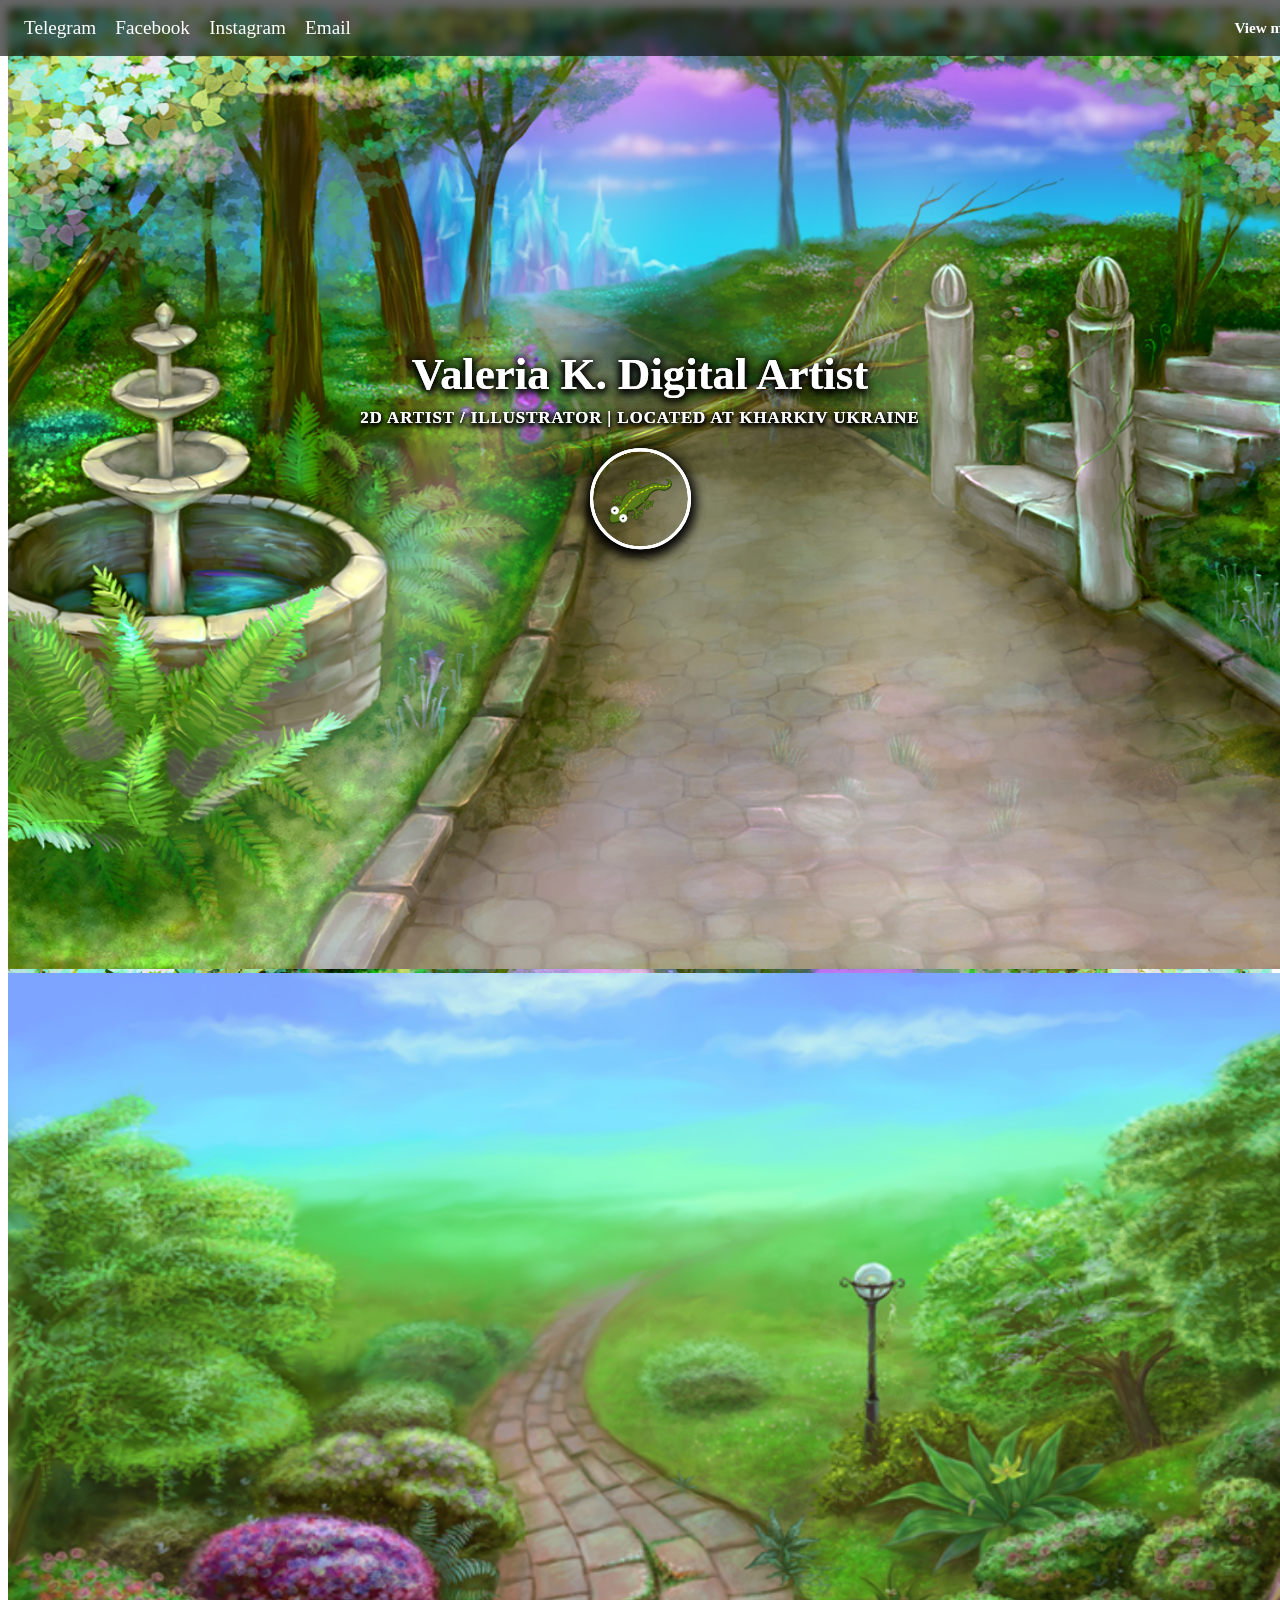
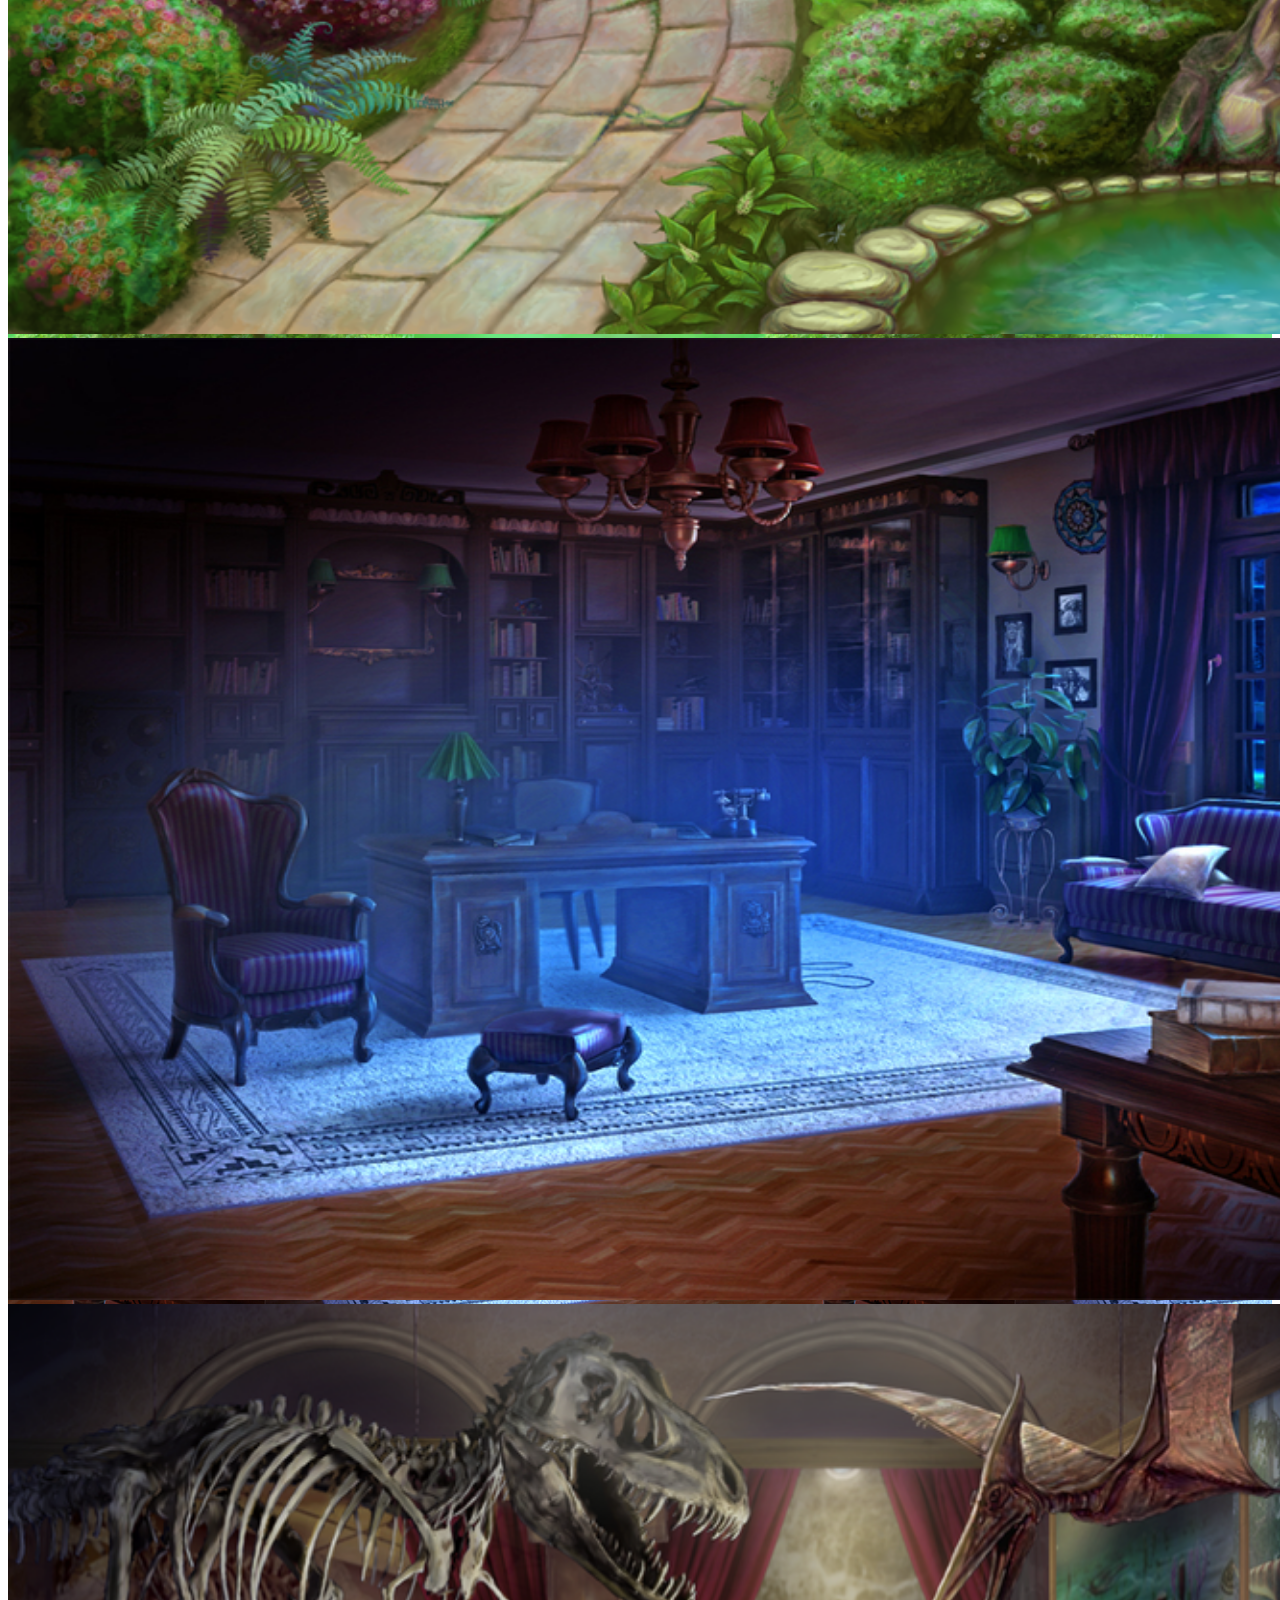
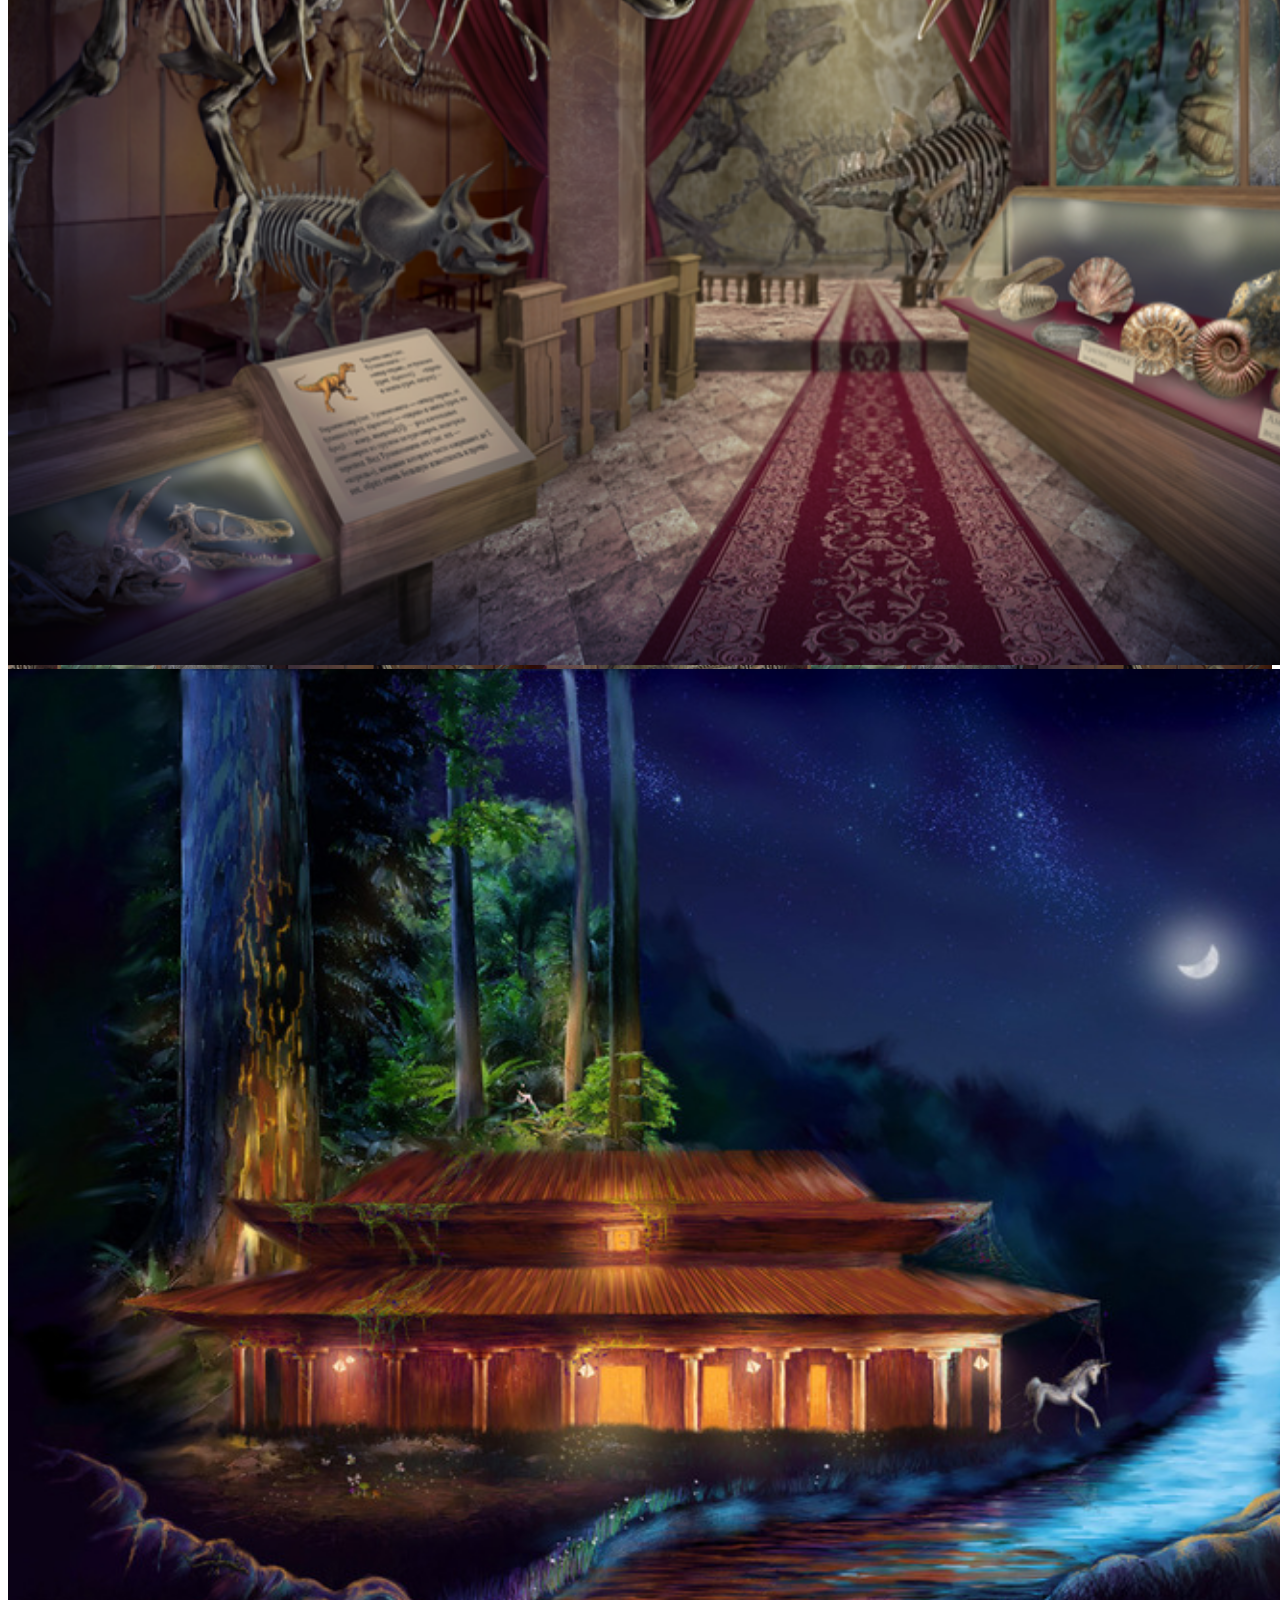
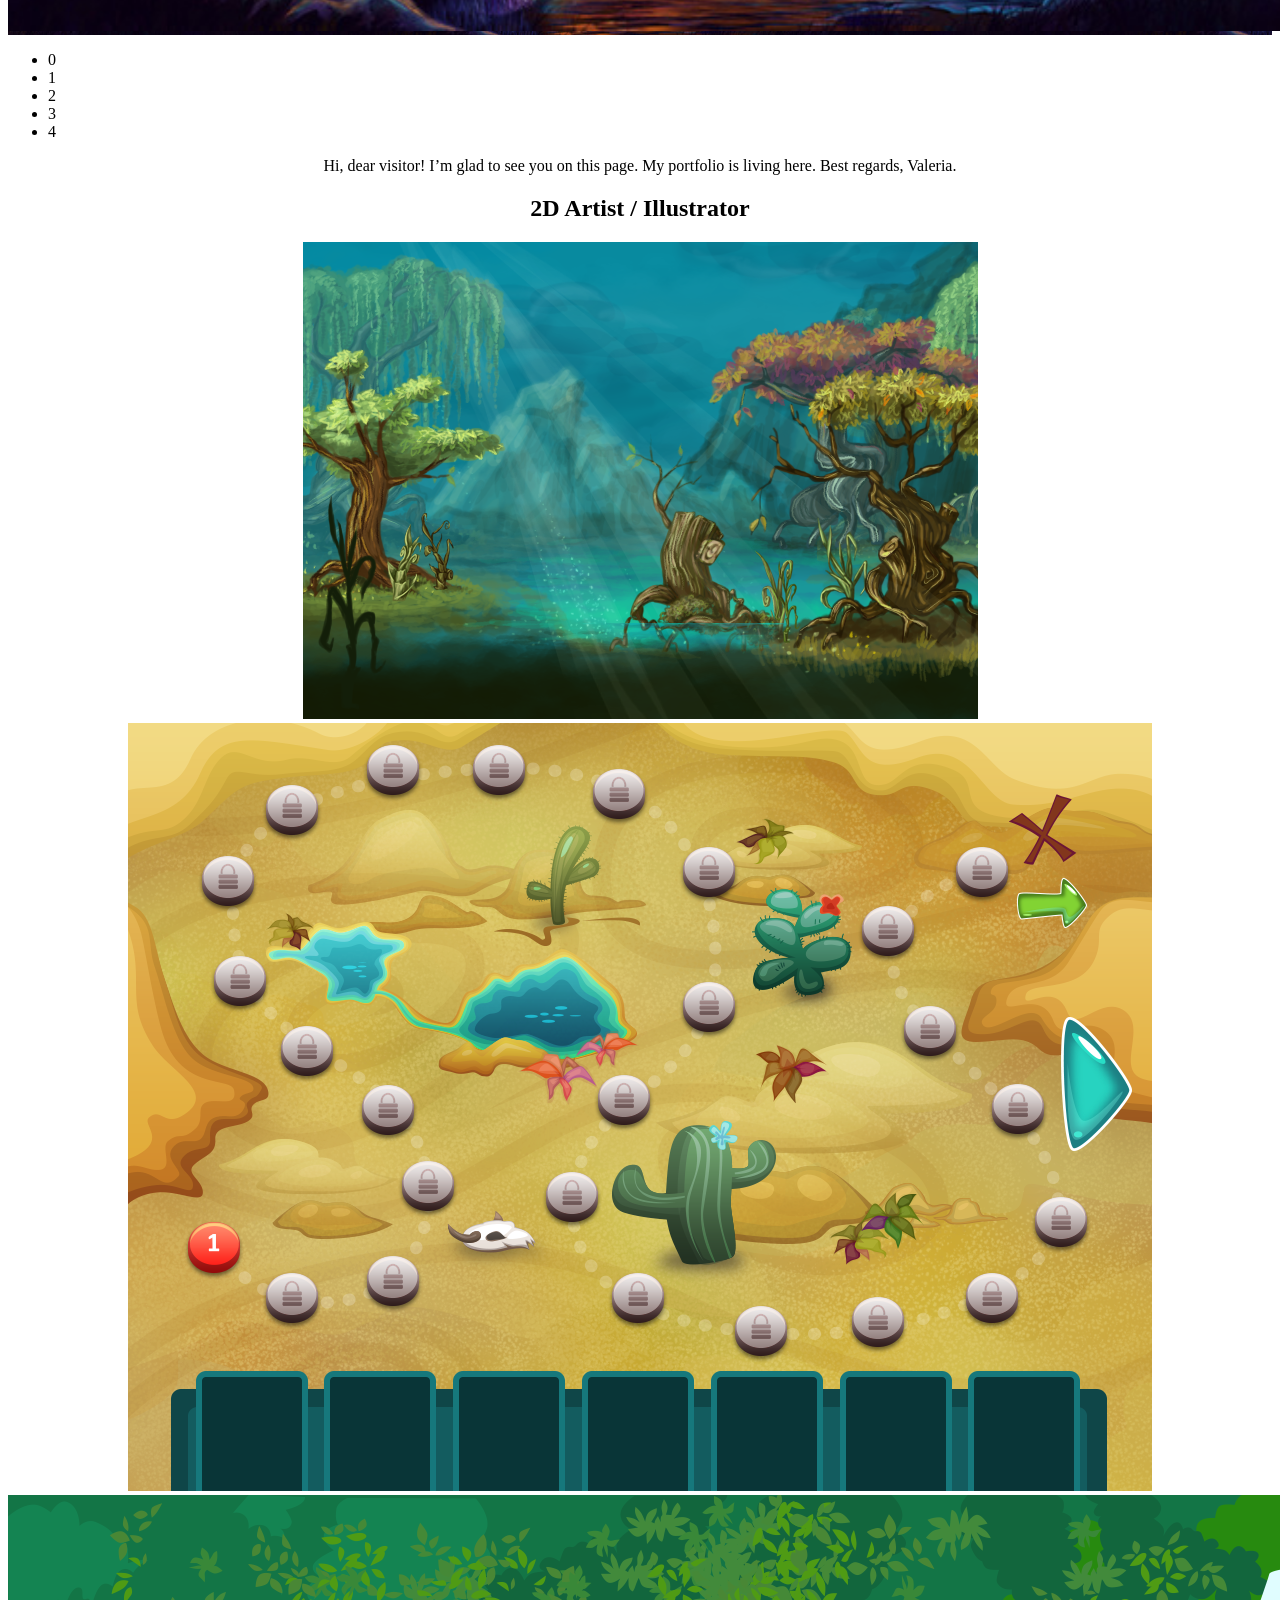
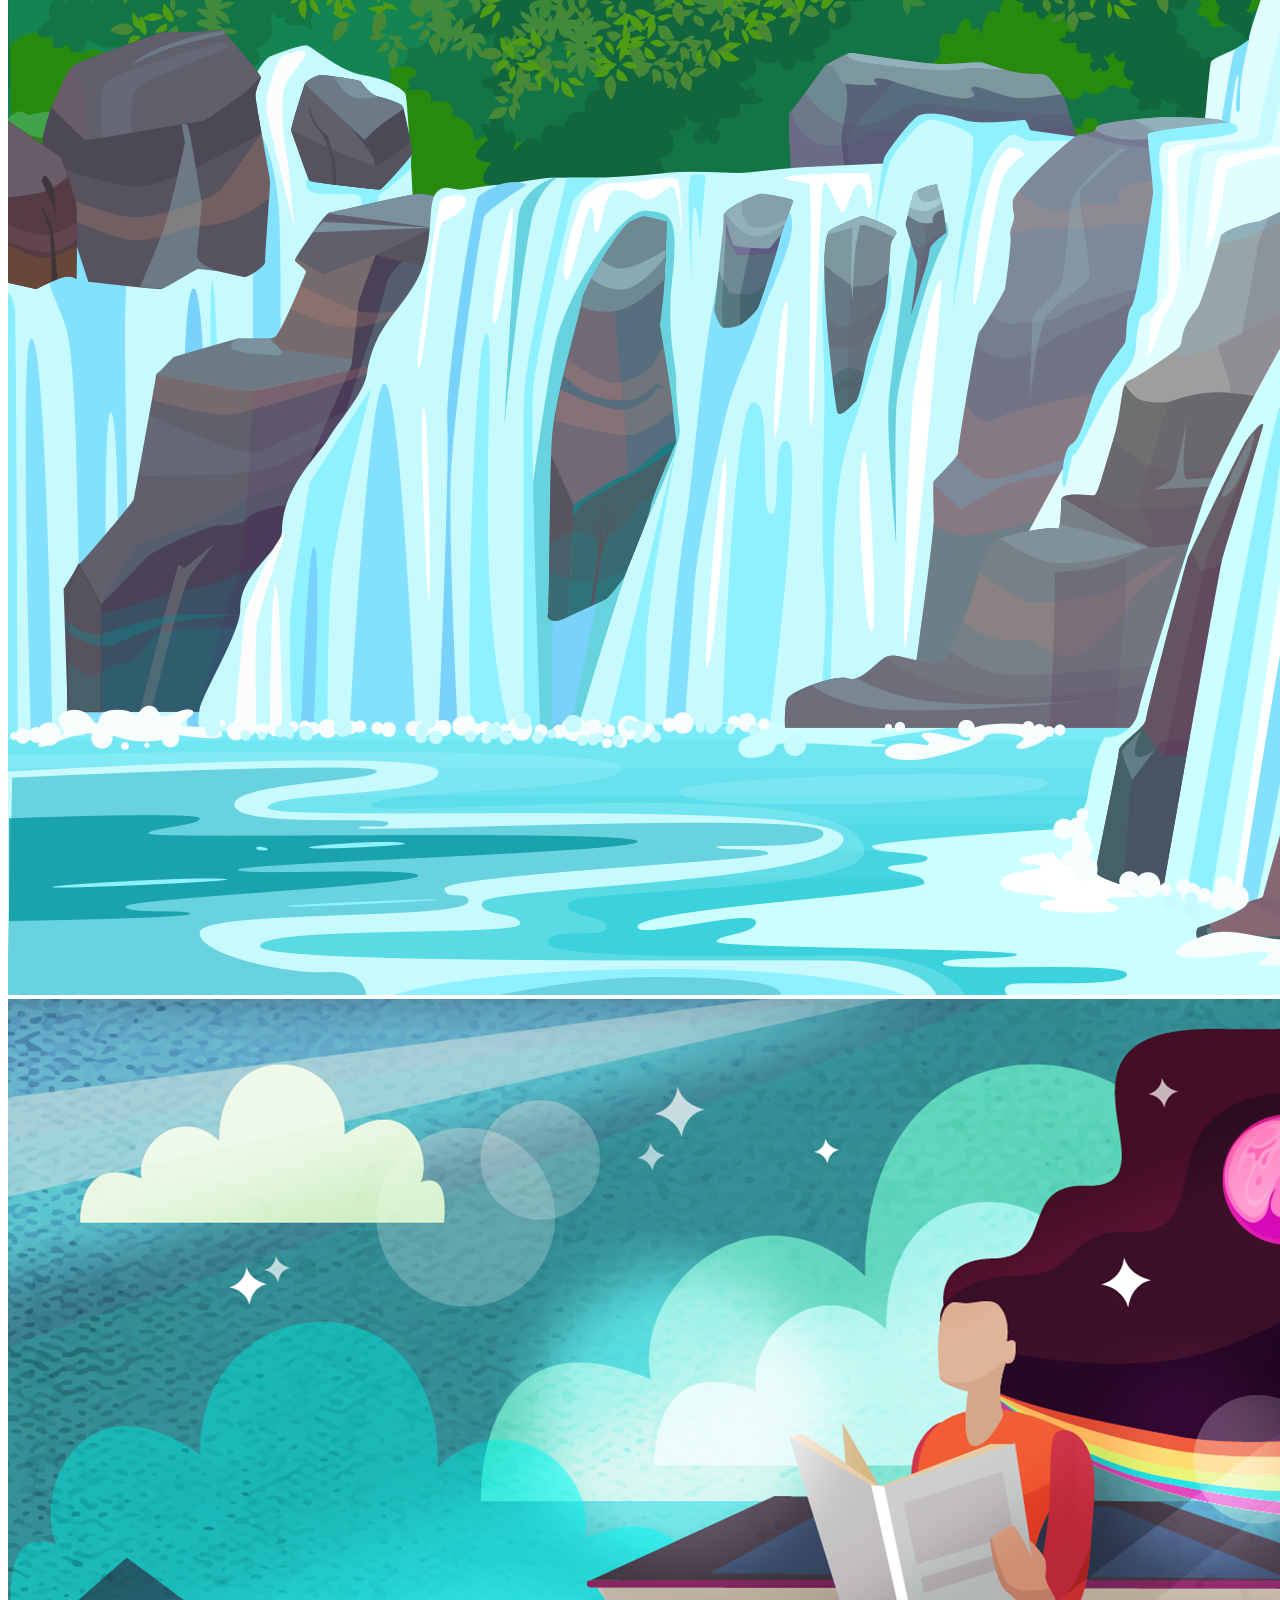
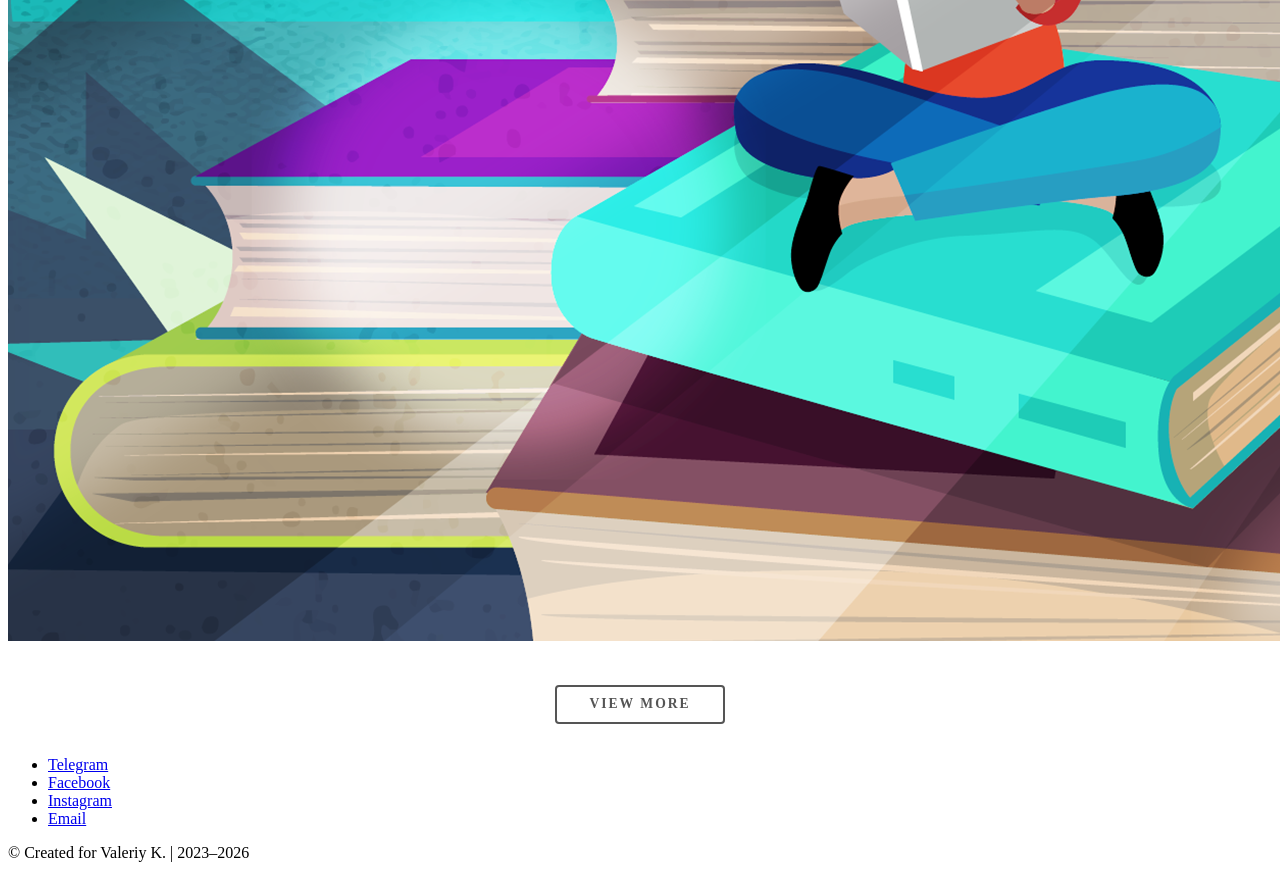
==== commit 47938eb8: "index.html" ====
--- a/index.html
+++ b/index.html
@@ -14,224 +14,12 @@
     <!-- Фавикон -->
     <link rel="icon" type="image/x-icon" href="favicon.ico">
     
+    <!-- Подключение CSS файлов -->
     <link rel="stylesheet" href="assets/css/main.css">
+    <link rel="stylesheet" href="assets/css/custom.css">
 
     <!-- CSS библиотеки Fancybox для увеличения картинок -->
     <link rel="stylesheet" href="https://cdn.jsdelivr.net/npm/@fancyapps/ui@5.0/dist/fancybox/fancybox.css" />
-
-    <!-- СТИЛИ ДЛЯ ЦЕНТРАЛЬНОГО БЛОКА, ВЕРХНИХ ИКОНОК И ГАЛЕРЕИ -->
-    <style>
-        /* Сброс верхних отступов страницы */
-        html, body {
-            margin: 0 !important;
-            padding: 0 !important;
-        }
-
-        /* Выравнивание шапки: полупрозрачный фон, иконки слева, кнопка справа */
-        #header {
-            display: flex !important;
-            justify-content: space-between !important;
-            align-items: center !important;
-            background-color: rgba(0, 0, 0, 0.6) !important; /* Полупрозрачный черный */
-            backdrop-filter: blur(5px) !important; /* Эффект матового размытия */
-            -webkit-backdrop-filter: blur(5px) !important;
-            height: 3.5rem !important;
-            line-height: 3.5rem !important;
-            padding: 0 1.5rem !important;
-            position: absolute !important; /* Наложение плашки поверх первого слайда */
-            top: 0 !important;
-            left: 0 !important;
-            width: 100% !important;
-            margin: 0 !important;
-            z-index: 1000 !important;
-        }
-
-        /* Иконки соцсетей слева */
-        #header .header-socials {
-            display: flex !important;
-            align-items: center !important;
-            gap: 1.2rem !important;
-            list-style: none !important;
-            margin: 0 !important;
-            padding: 0 !important;
-        }
-
-        #header .header-socials li {
-            display: inline-flex !important;
-            align-items: center !important;
-            padding: 0 !important;
-        }
-
-        #header .header-socials a {
-            color: #ffffff !important;
-            font-size: 1.2rem !important;
-            text-decoration: none !important;
-            border: none !important;
-            transition: opacity 0.2s ease !important;
-        }
-
-        #header .header-socials a:hover {
-            opacity: 0.7 !important;
-        }
-
-        /* Ссылка View more справа в полупрозрачной плашке */
-        #header a.view-all-link {
-            position: relative !important;
-            top: auto !important;
-            right: auto !important;
-            height: auto !important;
-            line-height: normal !important;
-            color: #ffffff !important;
-            font-weight: 600 !important;
-            font-size: 0.95rem !important;
-            text-decoration: none !important;
-            border: none !important;
-            display: inline-flex !important;
-            align-items: center !important;
-            margin: 0 !important;
-            padding: 0 !important;
-            transition: opacity 0.2s ease !important;
-        }
-
-        #header a.view-all-link:hover {
-            opacity: 0.7 !important;
-        }
-
-        /* Выравнивание и центрирование главного блока на слайде */
-        .banner article .inner {
-            position: absolute !important;
-            top: 50% !important;
-            left: 50% !important;
-            bottom: auto !important;
-            right: auto !important;
-            transform: translate(-50%, -50%) !important;
-            -webkit-transform: translate(-50%, -50%) !important;
-            
-            display: flex !important;
-            flex-direction: column !important;
-            align-items: center !important;
-            justify-content: center !important;
-            
-            width: 90% !important;
-            max-width: 800px !important;
-            margin: 0 !important;
-            padding: 0 !important;
-            z-index: 2 !important;
-        }
-
-        .banner article .inner header {
-            display: flex !important;
-            flex-direction: column !important;
-            align-items: center !important;
-            justify-content: center !important;
-            width: 100% !important;
-            margin: 0 !important;
-            padding: 0 !important;
-        }
-
-        /* 1. Главный заголовок по центру */
-        .banner article .inner header h1.main-title {
-            font-size: 3rem !important;
-            font-weight: 700 !important;
-            color: #ffffff !important;
-            margin: 0 0 0.4rem 0 !important;
-            padding: 0 !important;
-            line-height: 1.1 !important;
-            text-shadow: 0 2px 8px rgba(0, 0, 0, 0.6) !important;
-            text-transform: none !important;
-        }
-
-        /* 2. Текст специализации */
-        .banner article .inner header p.main-subtitle {
-            font-weight: 600 !important;
-            font-size: 1.05rem !important;
-            text-transform: none !important;
-            letter-spacing: 0.5px !important;
-            margin: 0 0 1rem 0 !important;
-            padding: 0 !important;
-            line-height: 1.3 !important;
-            color: rgba(255, 255, 255, 0.95) !important;
-            text-shadow: 0 2px 5px rgba(0, 0, 0, 0.7) !important;
-        }
-
-        /* Отключение стандартных разделителей темы */
-        .banner article .inner header p::after,
-        .banner article .inner header p::before,
-        .banner article .inner header::after,
-        .banner article .inner header::before {
-            display: none !important;
-            content: none !important;
-        }
-
-        /* 3. Портрет под текстом */
-        .carousel-profile-img {
-            display: block !important;
-            width: 85px !important;
-            height: 85px !important;
-            border-radius: 50% !important;
-            object-fit: cover !important;
-            border: 3px solid rgba(255, 255, 255, 0.8) !important;
-            margin: 0 auto !important;
-            box-shadow: 0 4px 14px rgba(0, 0, 0, 0.5) !important;
-        }
-
-        /* Настройка внутренних отступов секции галереи */
-        #three.wrapper {
-            padding-bottom: 2rem !important;
-        }
-
-        #three.wrapper .inner {
-            text-align: center !important;
-        }
-
-        /* ВЫРАВНИВАНИЕ КАРТОЧЕК ГАЛЕРЕИ ДО ОДИНАКОВОГО РАЗМЕРА */
-        .gallery .image.fit {
-            height: 320px !important;
-            overflow: hidden !important;
-            display: flex !important;
-            align-items: center !important;
-            justify-content: center !important;
-        }
-
-        .gallery .image.fit a {
-            display: block !important;
-            width: 100% !important;
-            height: 100% !important;
-            cursor: pointer;
-        }
-
-        .gallery .image.fit img {
-            width: 100% !important;
-            height: 100% !important;
-            object-fit: cover !important;
-            object-position: center !important;
-        }
-
-        /* КНОПКА VIEW MORE ВНИЗУ ГАЛЕРЕИ (Тёмный текст и рамка) */
-        #three.wrapper a.view-all-link.bottom {
-            display: inline-block !important;
-            margin: 2.5rem auto 1rem auto !important;
-            color: #555555 !important;
-            background-color: transparent !important;
-            border: 2px solid #555555 !important;
-            border-radius: 4px !important;
-            font-weight: 600 !important;
-            font-size: 0.85rem !important;
-            text-decoration: none !important;
-            text-transform: uppercase !important;
-            letter-spacing: 2px !important;
-            padding: 0.6rem 2rem !important;
-            line-height: normal !important;
-            transition: all 0.2s ease !important;
-        }
-
-        #three.wrapper a.view-all-link.bottom:hover {
-            color: #ffffff !important;
-            background-color: #555555 !important;
-            border-color: #555555 !important;
-            opacity: 1 !important;
-        }
-    </style>
 </head>
 <body>
 
--- a/assets/css/custom.css
+++ b/assets/css/custom.css
@@ -0,0 +1,165 @@
+/* ==========================================================================
+   СТИЛИ ИСКЛЮЧИТЕЛЬНО ДЛЯ СТРАНИЦЫ INDEX.HTML
+   ========================================================================== */
+
+/* 1. Выравнивание шапки */
+#header {
+    display: flex !important;
+    justify-content: space-between !important;
+    align-items: center !important;
+    background-color: rgba(0, 0, 0, 0.6) !important;
+    backdrop-filter: blur(5px) !important;
+    -webkit-backdrop-filter: blur(5px) !important;
+    height: 3.5rem !important;
+    line-height: 3.5rem !important;
+    padding: 0 1.5rem !important;
+    position: absolute !important;
+    top: 0 !important;
+    left: 0 !important;
+    width: 100% !important;
+    margin: 0 !important;
+    z-index: 1000 !important;
+}
+
+#header .header-socials {
+    display: flex !important;
+    align-items: center !important;
+    gap: 1.2rem !important;
+    list-style: none !important;
+    margin: 0 !important;
+    padding: 0 !important;
+}
+
+#header .header-socials li {
+    display: inline-flex !important;
+    align-items: center !important;
+    padding: 0 !important;
+}
+
+#header .header-socials a {
+    color: #ffffff !important;
+    font-size: 1.2rem !important;
+    text-decoration: none !important;
+    border: none !important;
+    transition: opacity 0.2s ease !important;
+}
+
+#header .header-socials a:hover {
+    opacity: 0.7 !important;
+}
+
+#header a.view-all-link {
+    color: #ffffff !important;
+    font-weight: 600 !important;
+    font-size: 0.95rem !important;
+    text-decoration: none !important;
+    border: none !important;
+    display: inline-flex !important;
+    align-items: center !important;
+    transition: opacity 0.2s ease !important;
+}
+
+/* 2. Центрирование центрального блока текста и портрета на слайде */
+.banner article .inner {
+    position: absolute !important;
+    top: 50% !important;
+    left: 50% !important;
+    bottom: auto !important;
+    right: auto !important;
+    transform: translate(-50%, -50%) !important;
+    -webkit-transform: translate(-50%, -50%) !important;
+    display: flex !important;
+    flex-direction: column !important;
+    align-items: center !important;
+    justify-content: center !important;
+    width: 90% !important;
+    max-width: 800px !important;
+    margin: 0 !important;
+    padding: 0 !important;
+    z-index: 2 !important;
+}
+
+.banner article .inner header {
+    display: flex !important;
+    flex-direction: column !important;
+    align-items: center !important;
+    justify-content: center !important;
+    width: 100% !important;
+    margin: 0 !important;
+    padding: 0 !important;
+}
+
+/* Главный заголовок */
+.banner article .inner header h1.main-title {
+    font-size: 2.8rem !important;
+    font-weight: 700 !important;
+    color: #ffffff !important;
+    margin: 0 0 0.5rem 0 !important;
+    padding: 0 !important;
+    line-height: 1.1 !important;
+    text-shadow: 0 2px 8px rgba(0, 0, 0, 0.7) !important;
+    text-transform: none !important;
+}
+
+/* Подзаголовок */
+.banner article .inner header p.main-subtitle {
+    font-weight: 600 !important;
+    font-size: 1.05rem !important;
+    text-transform: uppercase !important;
+    letter-spacing: 1px !important;
+    margin: 0 0 1.2rem 0 !important;
+    padding: 0 !important;
+    line-height: 1.3 !important;
+    color: rgba(255, 255, 255, 0.95) !important;
+    text-shadow: 0 2px 5px rgba(0, 0, 0, 0.8) !important;
+}
+
+/* Отключение дефолтных подчеркиваний темы Hielo */
+.banner article .inner header p::after,
+.banner article .inner header p::before,
+.banner article .inner header::after,
+.banner article .inner header::before {
+    display: none !important;
+    content: none !important;
+}
+
+/* 3. СТИЛИ ДЛЯ ПОРТРЕТА / АВАТАРКИ */
+.carousel-profile-img {
+    display: block !important;
+    width: 95px !important;
+    height: 95px !important;
+    border-radius: 50% !important;
+    object-fit: cover !important;
+    border: 3px solid rgba(255, 255, 255, 0.85) !important;
+    margin: 0 auto !important;
+    box-shadow: 0 4px 14px rgba(0, 0, 0, 0.6) !important;
+}
+
+/* 4. КНОПКА VIEW MORE ВНИЗУ СТРАНИЦЫ */
+#three.wrapper a.view-all-link.bottom {
+    display: inline-block !important;
+    margin: 2.5rem auto 1rem auto !important;
+    color: #555555 !important;
+    background-color: transparent !important;
+    border: 2px solid #555555 !important;
+    border-radius: 4px !important;
+    font-weight: 600 !important;
+    font-size: 0.85rem !important;
+    text-decoration: none !important;
+    text-transform: uppercase !important;
+    letter-spacing: 2px !important;
+    padding: 0.6rem 2rem !important;
+    line-height: normal !important;
+    transition: all 0.2s ease !important;
+}
+
+#three.wrapper a.view-all-link.bottom:hover {
+    color: #ffffff !important;
+    background-color: #555555 !important;
+    border-color: #555555 !important;
+    opacity: 1 !important;
+}
+
+#three.wrapper .inner {
+    text-align: center !important;
+}
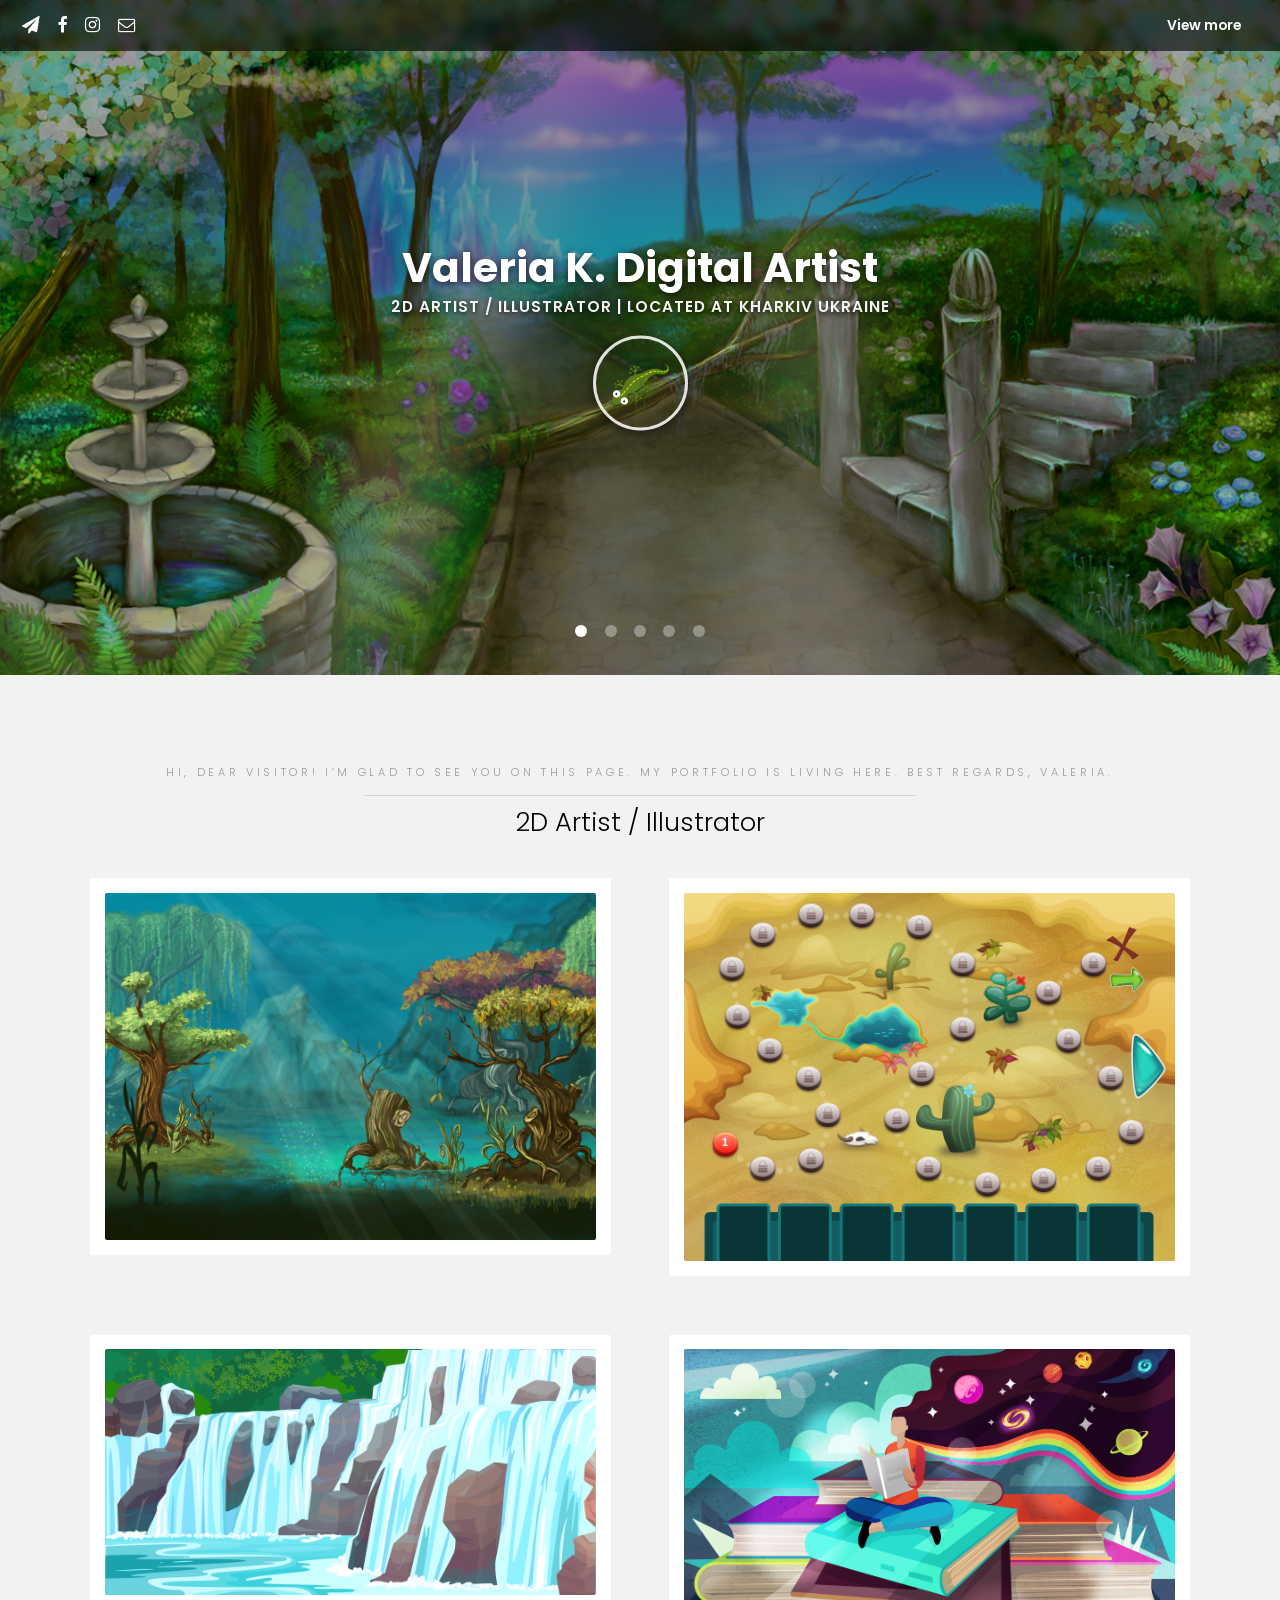
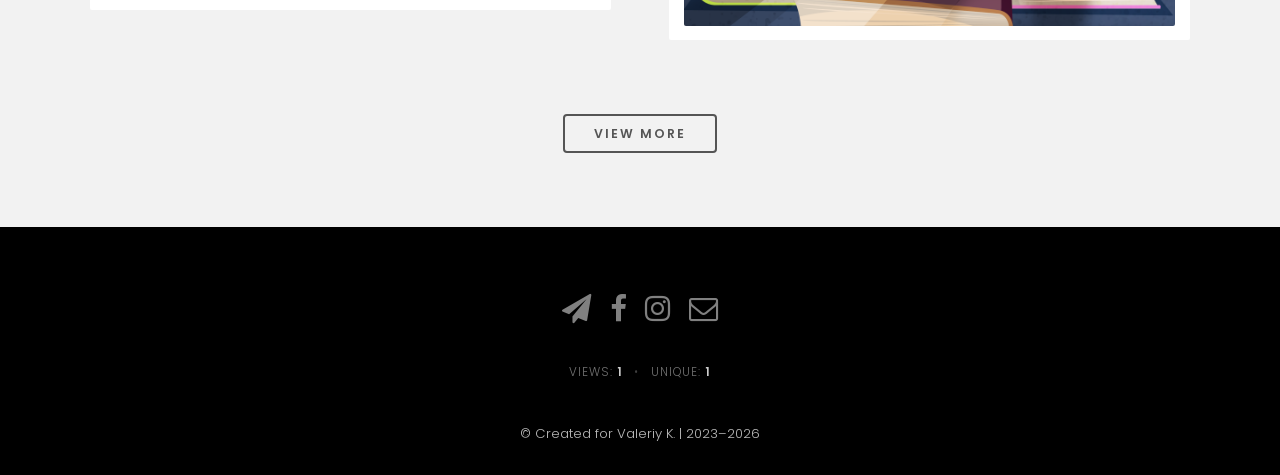
==== commit 4014ff8b: "index.html" ====
--- a/index.html
+++ b/index.html
@@ -12,7 +12,7 @@
     <meta name="viewport" content="width=device-width, initial-scale=1">
     
     <!-- Фавикон -->
-    <link rel="icon" type="image/x-icon" href="favicon.ico">
+    <link rel="icon" type="image/x-icon" href="favicon(2).ico">
     
     <!-- Подключение CSS файлов -->
     <link rel="stylesheet" href="assets/css/main.css">
@@ -112,28 +112,28 @@
                     <div>
                         <div class="image fit">
                             <a href="images/1001.png" data-fancybox="gallery">
-                                <img src="images/1001.png" alt="Work 1001">
+                                <img src="images/1001.png" alt="Work 1001" loading="lazy">
                             </a>
                         </div>
                     </div>
                     <div>
                         <div class="image fit">
                             <a href="images/1002.png" data-fancybox="gallery">
-                                <img src="images/1002.png" alt="Work 1002">
+                                <img src="images/1002.png" alt="Work 1002" loading="lazy">
                             </a>
                         </div>
                     </div>
                     <div>
                         <div class="image fit">
                             <a href="images/1003.png" data-fancybox="gallery">
-                                <img src="images/1003.png" alt="Work 1003">
+                                <img src="images/1003.png" alt="Work 1003" loading="lazy">
                             </a>
                         </div>
                     </div>
                     <div>
                         <div class="image fit">
                             <a href="images/1004.png" data-fancybox="gallery">
-                                <img src="images/1004.png" alt="Work 1004">
+                                <img src="images/1004.png" alt="Work 1004" loading="lazy">
                             </a>
                         </div>
                     </div>
@@ -158,6 +158,13 @@
                     <!-- Email -->
                     <li><a href="mailto:eedberrot@gmail.com" target="_blank" rel="noopener noreferrer" class="icon fa-envelope-o"><span class="label">Email</span></a></li>
                 </ul>
+
+                <!-- МИНИМАЛИСТИЧНЫЙ БЛОК СЧЕТЧИКОВ -->
+                <div class="site-stats">
+                    <span class="stat-item">Views: <strong id="total-views">...</strong></span>
+                    <span class="stat-divider">•</span>
+                    <span class="stat-item">Unique: <strong id="unique-views">...</strong></span>
+                </div>
             </div>
         </footer>
         <div class="copyright">
@@ -181,5 +188,38 @@
             wheel: "slide",
         });
     </script>
+
+    <!-- Скрипт подсчета просмотров -->
+    <script>
+        document.addEventListener("DOMContentLoaded", function () {
+            const domain = window.location.hostname || "valeria-art-portfolio";
+            
+            // 1. Общие просмотры
+            fetch(`https://api.countapi.xyz/hit/${domain}/all_views`)
+                .then(res => res.json())
+                .then(data => {
+                    document.getElementById("total-views").innerText = data.value;
+                })
+                .catch(() => { document.getElementById("total-views").innerText = "1"; });
+
+            // 2. Уникальные посетители
+            if (!localStorage.getItem("visited_unique")) {
+                fetch(`https://api.countapi.xyz/hit/${domain}/unique_views`)
+                    .then(res => res.json())
+                    .then(data => {
+                        document.getElementById("unique-views").innerText = data.value;
+                        localStorage.setItem("visited_unique", "true");
+                    })
+                    .catch(() => { document.getElementById("unique-views").innerText = "1"; });
+            } else {
+                fetch(`https://api.countapi.xyz/get/${domain}/unique_views`)
+                    .then(res => res.json())
+                    .then(data => {
+                        document.getElementById("unique-views").innerText = data.value;
+                    })
+                    .catch(() => { document.getElementById("unique-views").innerText = "1"; });
+            }
+        });
+    </script>
 </body>
 </html>
--- a/assets/css/main.css
+++ b/assets/css/main.css
@@ -4320,4 +4320,27 @@
 				padding: 3rem 0 1rem 0 ;
 			}
 
-		}+		}
+
+/* Стили для счетчиков в подвале (для index.html) */
+.site-stats {
+    display: flex !important;
+    justify-content: center !important;
+    align-items: center !important;
+    gap: 0.8rem !important;
+    margin: 1.2rem 0 0.8rem 0 !important;
+    font-size: 0.8rem !important;
+    letter-spacing: 1px !important;
+    text-transform: uppercase !important;
+    color: rgba(255, 255, 255, 0.45) !important;
+}
+
+.site-stats .stat-item strong {
+    color: rgba(255, 255, 255, 0.8) !important;
+    font-weight: 600 !important;
+}
+
+.site-stats .stat-divider {
+    color: rgba(255, 255, 255, 0.25) !important;
+    font-size: 0.7rem !important;
+}
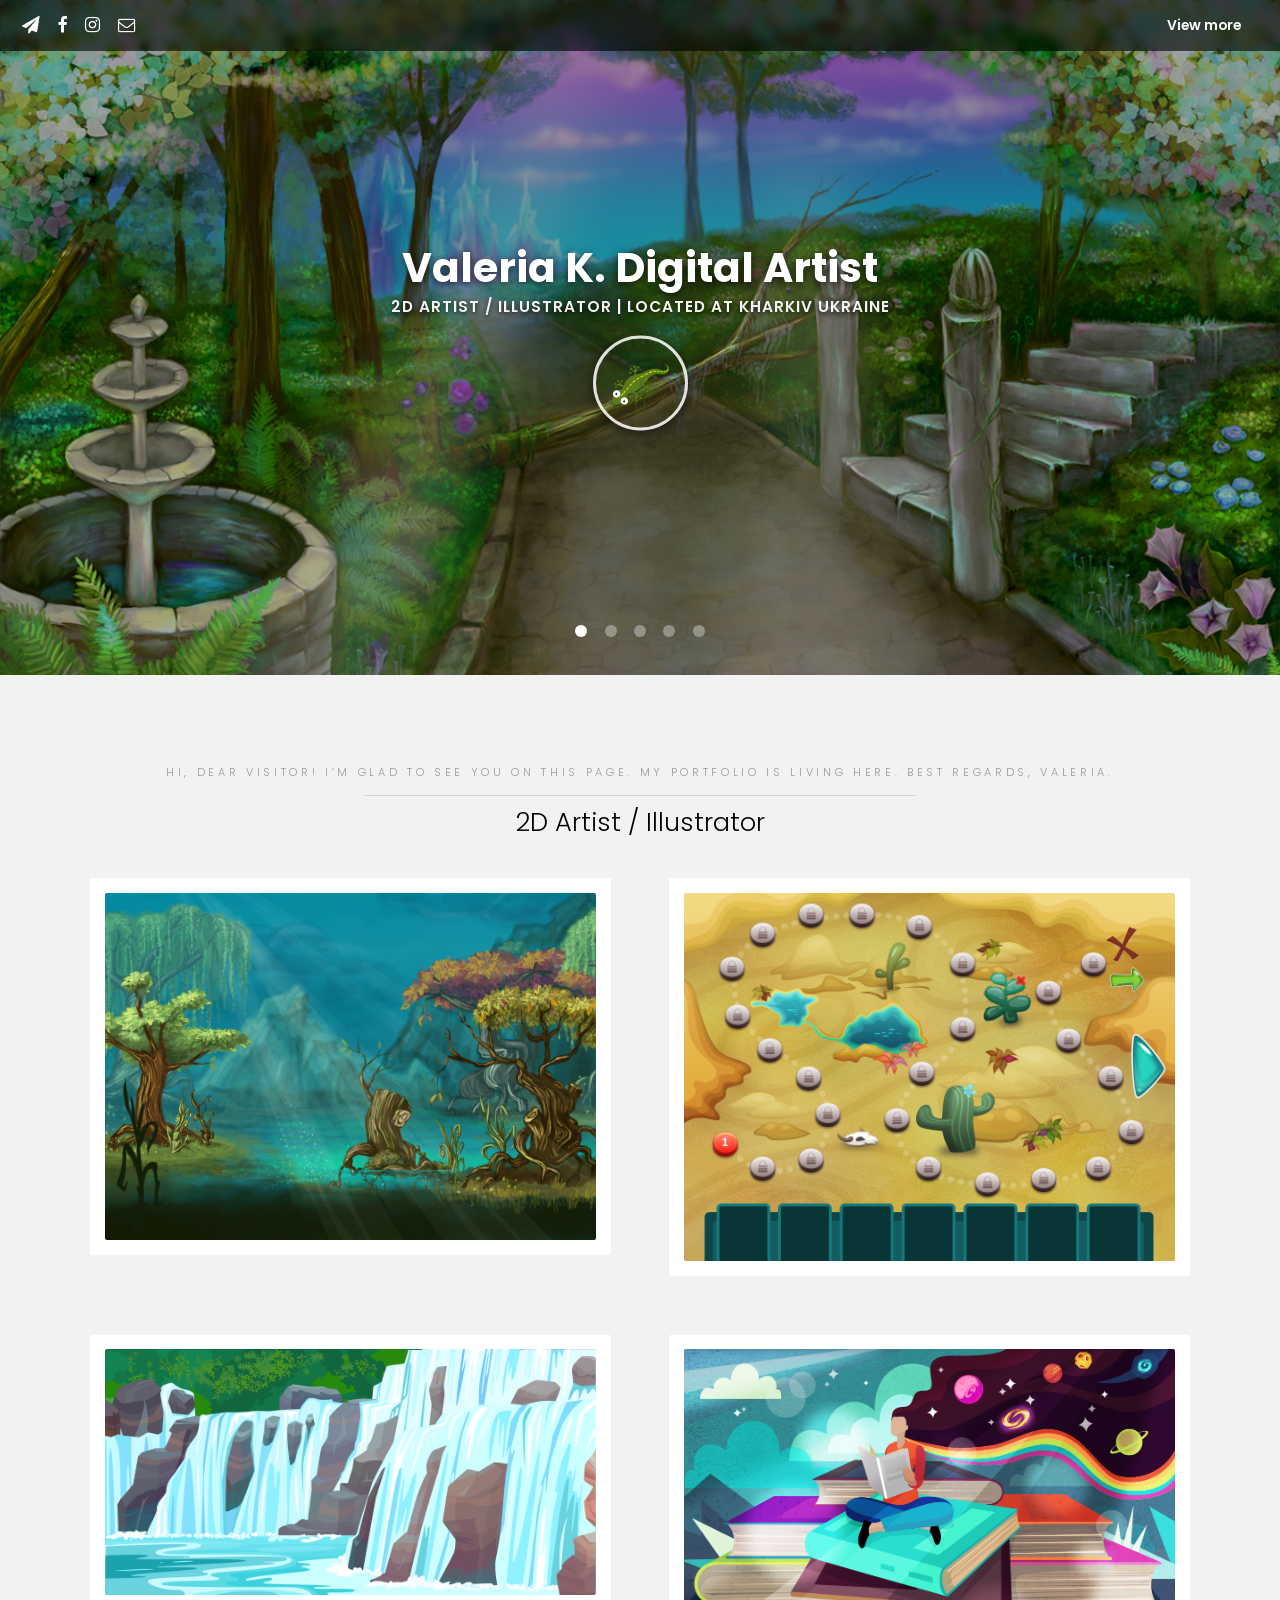
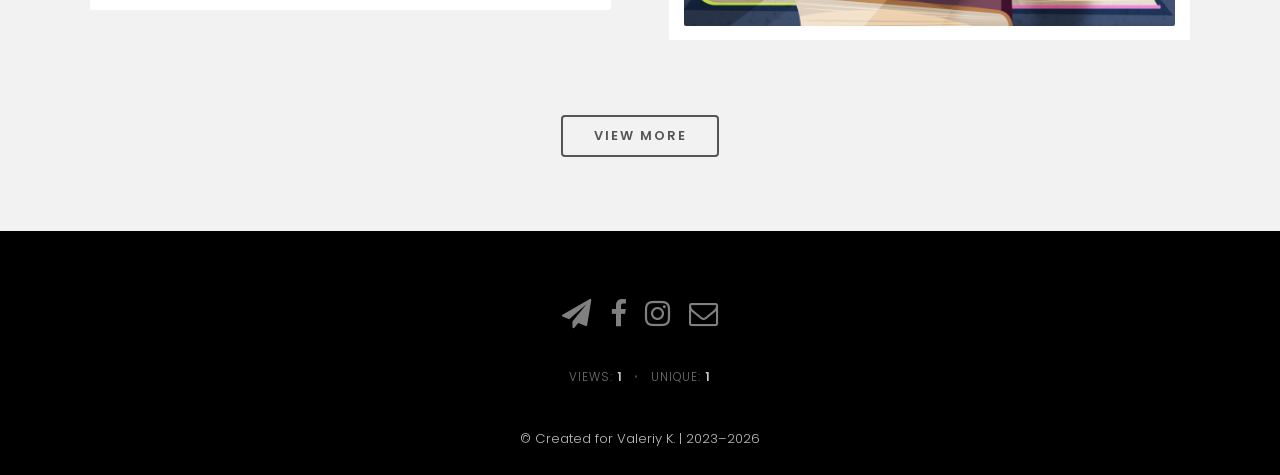
==== commit 5a3e73d0: "index.html" ====
--- a/index.html
+++ b/index.html
@@ -12,7 +12,7 @@
     <meta name="viewport" content="width=device-width, initial-scale=1">
     
     <!-- Фавикон -->
-    <link rel="icon" type="image/x-icon" href="favicon(2).ico">
+    <link rel="icon" type="image/x-icon" href="favicon.ico">
     
     <!-- Подключение CSS файлов -->
     <link rel="stylesheet" href="assets/css/main.css">
